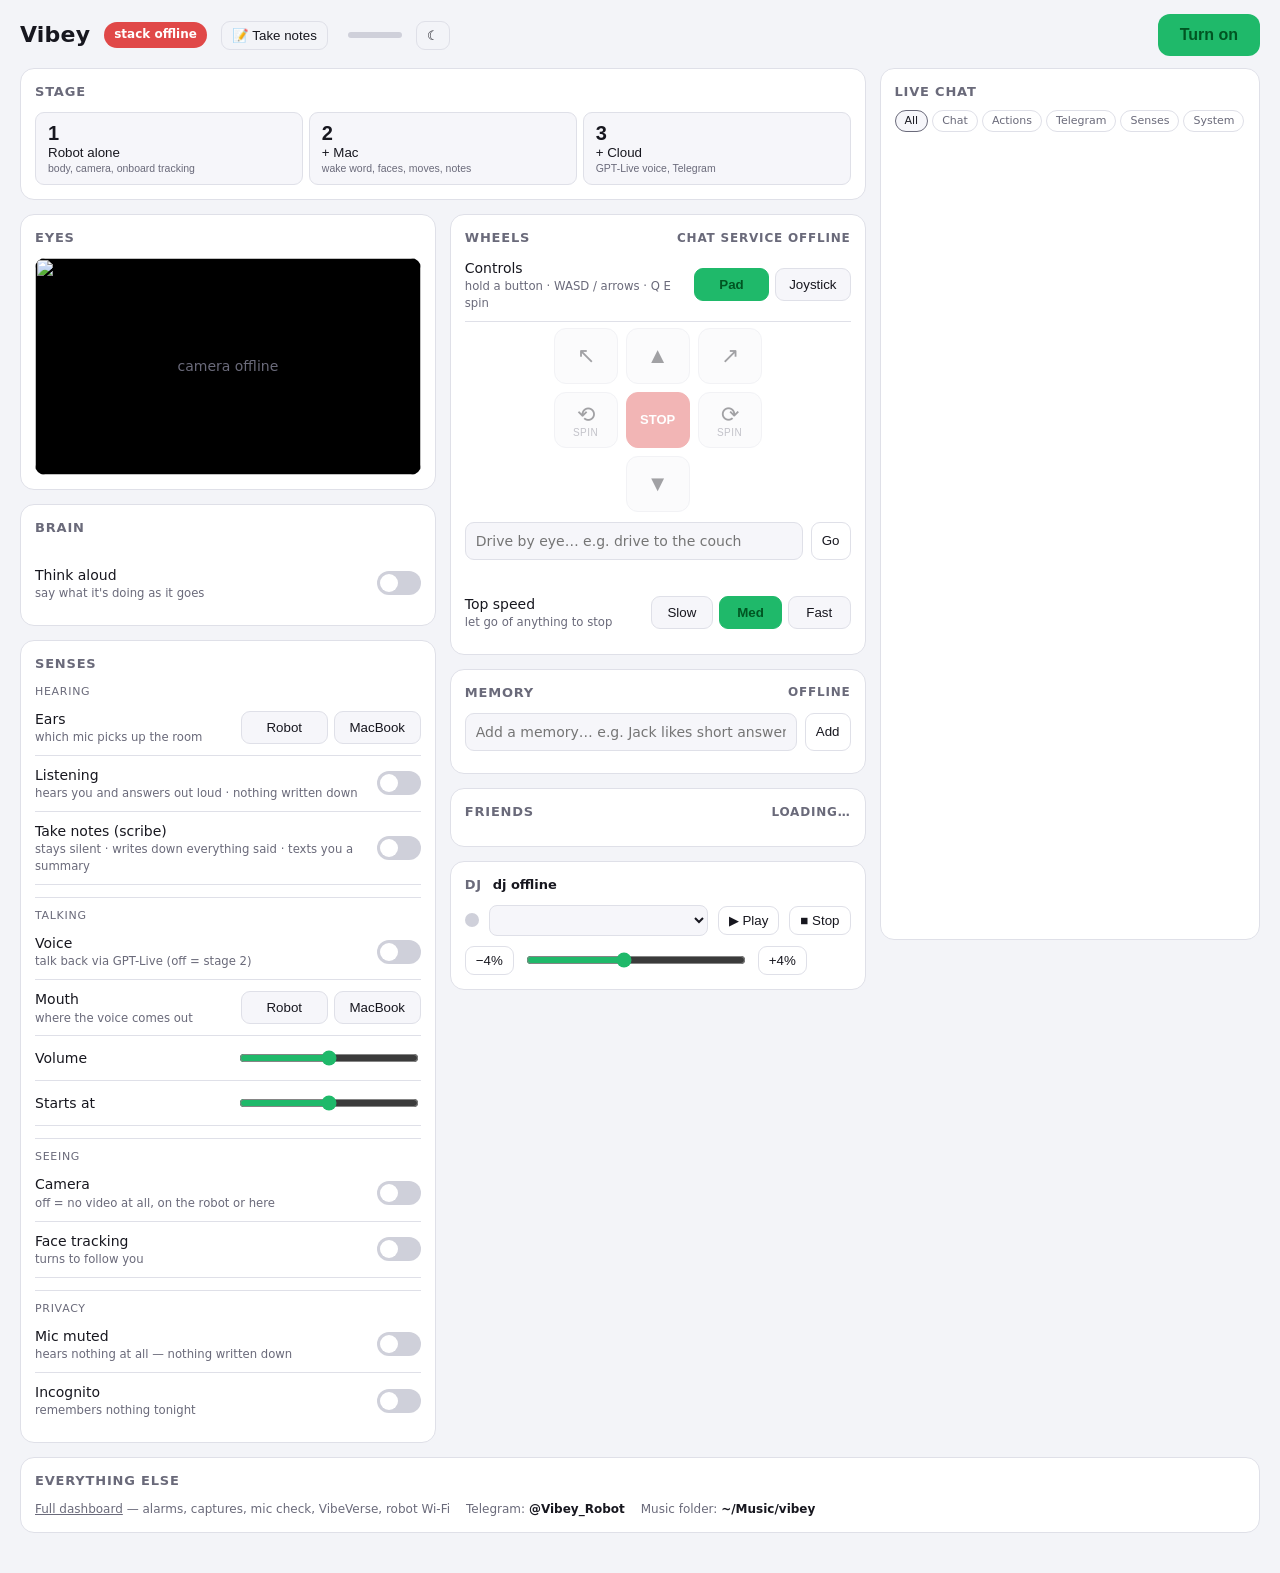
==== services/control.html @ 67528f37 "Move all Python into services/, one-offs into tools/, tests into tests/ The top level was 76 files. " ====
<!doctype html>
<meta charset="utf-8">
<meta name="viewport" content="width=device-width,initial-scale=1">
<title>Vibey</title>
<style>
  /* Light by default, dark by OS setting; the ☀/☾ button pins either. */
  :root { color-scheme:light; --bg:#f3f4f8; --panel:#ffffff; --line:#dfe0e8; --text:#17171f; --dim:#6a6a7a; --on:#1fb96a; --off:#cfd0da; --warn:#c77a12; --bad:#e04848; --field:#f6f6fa; }
  @media (prefers-color-scheme:dark){ :root:not([data-theme="light"]) { color-scheme:dark; --bg:#0b0b0f; --panel:#15151c; --line:#26262f; --text:#ececf1; --dim:#8b8b99; --on:#7ef0a6; --off:#3a3a46; --warn:#ffb454; --bad:#ff6b6b; --field:#0f0f14; } }
  :root[data-theme="dark"] { color-scheme:dark; --bg:#0b0b0f; --panel:#15151c; --line:#26262f; --text:#ececf1; --dim:#8b8b99; --on:#7ef0a6; --off:#3a3a46; --warn:#ffb454; --bad:#ff6b6b; --field:#0f0f14; }
  * { box-sizing:border-box }
  body { margin:0; background:var(--bg); color:var(--text); font:14px/1.45 -apple-system,Inter,system-ui,sans-serif }
  a { color:inherit }
  .wrap { max-width:1100px; margin:0 auto; padding:18px 18px 60px }
  header { display:flex; align-items:center; gap:14px; flex-wrap:wrap; margin-bottom:16px }
  h1 { font-size:22px; margin:0; letter-spacing:.2px }
  .pill { padding:4px 10px; border-radius:999px; background:var(--off); font-size:12px; font-weight:600 }
  .pill.awake { background:var(--on); color:#052 }
  .pill.offline { background:var(--bad); color:#fff }
  .big { margin-left:auto; padding:12px 22px; border-radius:12px; border:0; font-size:16px; font-weight:700; cursor:pointer; color:#052; background:var(--on) }
  .big.off { background:var(--bad); color:#fff }
  #powerprog { margin:0 0 14px; padding:10px 14px; border-radius:12px; border:1px solid var(--line); background:var(--panel); font-size:14px; line-height:1.7 }
  #powerprog[hidden] { display:none }
  #powerprog .st-doing { color:var(--warn) } #powerprog .st-ok { color:var(--on) } #powerprog .st-todo { color:var(--dim) }
  #powerprog .st-fail { color:var(--bad); font-weight:700 } #powerprog .why { margin-top:4px; color:var(--bad); font-weight:600 }
  .grid { display:grid; grid-template-columns:repeat(auto-fit,minmax(320px,1fr)); gap:14px }
  .panel { background:var(--panel); border:1px solid var(--line); border-radius:14px; padding:14px }
  .panel.wide { grid-column:1/-1 }
  h2 { font-size:13px; text-transform:uppercase; letter-spacing:.8px; color:var(--dim); margin:0 0 10px; display:flex; justify-content:space-between; align-items:center }
  .sub { color:var(--dim); font-size:12px }
  .eyes { position:relative; background:#000; border-radius:10px; overflow:hidden; aspect-ratio:16/9 }
  /* contain, not cover: the frame keeps its own shape whatever the box is, and
     the overlay canvas (sized to the same frame in JS) letterboxes with it, so
     the face circles stay on the faces. */
  .eyes img,.eyes video,.eyes canvas { position:absolute; inset:0; width:100%; height:100%; object-fit:contain }
  .eyes video { display:none } .eyes.rtc video { display:block } .eyes.rtc img { display:none }
  .eyes .noc { position:absolute; inset:0; display:grid; place-items:center; color:var(--dim) }
  .row { display:flex; align-items:center; justify-content:space-between; padding:9px 0; border-bottom:1px solid var(--line) }
  .row:last-child { border-bottom:0 }
  .row .l { display:flex; flex-direction:column }
  .row .l small { color:var(--dim) }
  .sw { width:44px; height:24px; border-radius:999px; background:var(--off); position:relative; cursor:pointer; border:0; flex:none; transition:background .15s }
  .sw::after { content:""; position:absolute; top:3px; left:3px; width:18px; height:18px; border-radius:50%; background:#fff; transition:left .15s }
  .sw.on { background:var(--on) } .sw.on::after { left:23px }
  .sw:disabled { opacity:.35; cursor:default }
  select { background:var(--field); color:var(--text); border:1px solid var(--line); border-radius:8px; padding:6px 8px }
  /* Sliders flex with their column instead of holding a fixed pixel width that
     crowds the label once the layout goes three-column. */
  input[type=range] { background:transparent; border:0; padding:0; height:22px; accent-color:var(--on);
    flex:1 1 120px; min-width:90px; max-width:180px; cursor:pointer; vertical-align:middle }
  #djslider { max-width:220px } #djtrack { flex:1 1 160px; min-width:0 }
  .seg { display:flex; gap:6px } .seg button { flex:1; padding:8px; border-radius:9px; border:1px solid var(--line); background:var(--field); color:var(--text); cursor:pointer }
  .seg button.on { background:var(--on); color:#052; border-color:var(--on); font-weight:700 }
  .fname { width:100%; background:transparent; border:1px solid transparent; border-radius:6px; color:inherit; font:inherit; text-align:center; padding:2px 4px }
  .fname:hover, .fname:focus { border-color:var(--line); outline:none; background:rgba(127,127,127,.08) }
  .stagebar { margin-bottom:14px }
  .stages button { display:grid; gap:2px; text-align:left; padding:10px 12px }
  .stages button b { font-size:20px; line-height:1 }
  .stages button small { color:var(--dim); font-weight:400; font-size:11px }
  .stages button.on small { color:inherit; opacity:.75 }
  .faces { display:grid; grid-template-columns:repeat(auto-fill,minmax(84px,1fr)); gap:10px }
  .face { text-align:center; font-size:12px } .face img { width:84px; height:84px; object-fit:cover; border-radius:12px; background:var(--off); display:block; margin:0 auto 4px }
  .face.here img { outline:3px solid var(--on) }
  /* Live chat: the conversation as it happens, newest at the bottom. */
  .log { font-family:ui-monospace,Menlo,monospace; font-size:13px; height:min(60vh,560px); overflow:auto; display:flex; flex-direction:column; gap:8px; padding-right:4px }
  .log .you { color:var(--text) } .log .bot { color:var(--on) }
  .log .who { font-weight:700; opacity:.7 }
  .log .empty { color:var(--dim); margin:auto; font-family:inherit }
  /* Stream of consciousness: compact inline indicators between the bubbles.
     Colour = kind. Tokens are redefined for dark below. */
  :root { --k-senses:#0b8fb0; --k-telegram:#2a74d8; --k-action:#a87a00; --k-thinking:#7a52d1; --k-system:var(--dim) }
  @media (prefers-color-scheme:dark){ :root:not([data-theme="light"]) { --k-senses:#5be3ff; --k-telegram:#6fb0ff; --k-action:#ffd23f; --k-thinking:#b89cff } }
  :root[data-theme="dark"] { --k-senses:#5be3ff; --k-telegram:#6fb0ff; --k-action:#ffd23f; --k-thinking:#b89cff }
  .evf { display:flex; gap:4px; flex-wrap:wrap; margin:-2px 0 8px }
  .evf button { font:inherit; font-size:11px; padding:2px 9px; border-radius:999px; border:1px solid var(--line); background:transparent; color:var(--dim); cursor:pointer }
  .evf button.on { background:var(--field); color:var(--text); border-color:var(--dim) }
  .log .ev { --k:var(--k-system); font-family:-apple-system,Inter,system-ui,sans-serif; font-size:12px; margin:-3px 0; animation:evin .25s ease-out }
  .log .ev.senses{--k:var(--k-senses)} .log .ev.telegram{--k:var(--k-telegram)} .log .ev.action{--k:var(--k-action)} .log .ev.thinking{--k:var(--k-thinking)}
  .log .ev > button { all:unset; box-sizing:border-box; display:flex; align-items:center; gap:7px; width:100%; padding:2px 8px 2px 7px; border-left:2px solid var(--k); border-radius:0 6px 6px 0; cursor:pointer; color:var(--dim) }
  .log .ev > button:hover, .log .ev.open > button { background:rgba(127,127,127,.08) }
  .log .ev .ic { width:16px; text-align:center; flex:none; font-size:11px }
  .log .ev .kd { color:var(--k); font-weight:600; flex:none; min-width:58px }
  .log .ev .lb { flex:1; min-width:0; white-space:nowrap; overflow:hidden; text-overflow:ellipsis }
  .log .ev .tm { flex:none; font-size:10.5px; opacity:.6; font-variant-numeric:tabular-nums }
  .log .ev pre { margin:3px 0 4px 9px; padding:7px 9px; border-left:2px solid var(--k); background:var(--field); border-radius:0 6px 6px 0; font:11.5px/1.45 ui-monospace,Menlo,monospace; color:var(--text); white-space:pre-wrap; word-break:break-word; max-height:260px; overflow:auto }
  .log .bubble.hl { background:rgba(127,127,127,.12); border-radius:6px }
  @keyframes evin { from { opacity:0; transform:translateY(3px) } to { opacity:1; transform:none } }
  .log.f-chat .ev:not(.thinking), .log.f-action > :not(.ev.action), .log.f-telegram > :not(.ev.telegram),
  .log.f-senses > :not(.ev.senses), .log.f-system > :not(.ev.system) { display:none }
  .dot { width:14px; height:14px; border-radius:50%; background:var(--off); display:inline-block; transition:transform .06s,background .06s; vertical-align:middle }
  .kv { display:flex; gap:16px; flex-wrap:wrap; color:var(--dim); font-size:12px } .kv b { color:var(--text) }
  .ghost { background:transparent; border:1px solid var(--line); color:var(--text); border-radius:9px; padding:6px 10px; cursor:pointer }
  .ghost:hover { border-color:var(--dim) }
  .pad { display:grid; grid-template-columns:repeat(3,64px); grid-template-rows:repeat(3,56px); gap:8px; justify-content:center; margin:6px 0 10px; touch-action:none; user-select:none; -webkit-user-select:none }
  .pad button { border-radius:12px; border:1px solid var(--line); background:var(--field); color:var(--text); font-size:22px; cursor:pointer }
  .pad button .pl { display:block; font-size:10px; line-height:1; color:var(--dim); text-transform:uppercase; letter-spacing:.5px }
  .pad button.held .pl { color:inherit }
  .pad button.held { background:var(--on); color:#052; border-color:var(--on) }
  .pad button.stop { background:var(--bad); color:#fff; border-color:var(--bad); font-size:13px; font-weight:700 }
  .pad:has(button:disabled) { opacity:.4 }
  .stickwrap { display:flex; align-items:center; justify-content:center; gap:14px; margin:6px 0 10px }
  .stick { position:relative; width:180px; height:180px; border-radius:50%; background:var(--field); border:1px solid var(--line); touch-action:none; cursor:grab; flex:none }
  .stick::before,.stick::after { content:""; position:absolute; background:var(--line) }
  .stick::before { left:50%; top:12px; bottom:12px; width:1px } .stick::after { top:50%; left:12px; right:12px; height:1px }
  .stick .knob { position:absolute; left:50%; top:50%; width:64px; height:64px; margin:-32px 0 0 -32px; border-radius:50%; background:var(--off); border:2px solid var(--line); z-index:1; pointer-events:none }
  .stick.held { cursor:grabbing } .stick.held .knob { background:var(--on); border-color:var(--on) }
  .stick.dis { opacity:.4; cursor:default }
  .stickwrap .stop { width:64px; height:56px; border-radius:12px; border:0; background:var(--bad); color:#fff; font-weight:700; cursor:pointer }
  [hidden] { display:none !important }
  /* Group headings inside a panel: which sense a row belongs to, so "listening"
     and "take notes" can't read as two names for the same thing. */
  .grp { font-size:11px; text-transform:uppercase; letter-spacing:.7px; color:var(--dim);
         margin:12px 0 0; padding-top:10px; border-top:1px solid var(--line) }
  .grp:first-of-type { margin-top:0; padding-top:0; border-top:0 }
  .grp .warn { color:var(--warn); text-transform:none; letter-spacing:0; font-weight:600 }
  /* Memory: one plain file per memory, edited in place. */
  .mem { display:flex; gap:8px; align-items:flex-start; padding:6px 0; border-bottom:1px solid var(--line) }
  .mem:last-child { border-bottom:0 }
  .mem textarea { flex:1; resize:none; overflow:hidden; background:transparent; border:1px solid transparent; border-radius:8px;
    color:inherit; font:inherit; line-height:1.45; padding:5px 8px; min-height:32px }
  .mem textarea:hover,.mem textarea:focus { border-color:var(--line); outline:none; background:var(--field) }
  .mem .d { color:var(--dim); font-size:11px; white-space:nowrap; padding-top:7px; min-width:112px }
  .mem .x { background:transparent; border:0; color:var(--dim); cursor:pointer; font-size:16px; padding:4px 6px; border-radius:6px; line-height:1 }
  .mem .x:hover { color:var(--bad); background:rgba(127,127,127,.1) }
  .mem.saved textarea { border-color:var(--on) }
  .memadd { display:flex; gap:8px; margin-bottom:8px }
  .memadd input { flex:1; background:var(--field); color:var(--text); border:1px solid var(--line); border-radius:9px; padding:8px 10px; font:inherit }
  .memlist { columns:2 420px; column-gap:22px }
  .memlist .mem { break-inside:avoid }
  /* (legacy layer styles, unused) */
  .layer { padding:10px 0 4px; border-top:1px solid var(--line) }
  .layer:first-child { border-top:0; padding-top:0 }
  .layer h3 { margin:0 0 4px; font-size:13px; display:flex; align-items:center; gap:8px }
  .layer h3 .n { width:20px; height:20px; border-radius:6px; display:grid; place-items:center; background:var(--on); color:#052; font-size:12px }
  .layer h3 .where { margin-left:auto; font-weight:400; color:var(--dim); font-size:11px }
  .layer .row { padding:6px 0; align-items:flex-start; gap:10px }
  .layer .row > b { text-align:right; font-weight:600; white-space:nowrap }
  .mlist { margin:4px 0 2px; padding:0 0 0 16px; color:var(--dim); font-size:12px }
  .mlist li { margin:2px 0 }
  .tag { font-size:10px; font-weight:700; padding:1px 6px; border-radius:999px; border:1px solid var(--warn); color:var(--warn); white-space:nowrap }
  .memnext { color:var(--dim); font-size:12px; padding-top:8px; border-top:1px dashed var(--line) }

  /* Layout. JS (layout() below) puts the panels into independent columns, so
     a tall panel never stretches its neighbour and leaves a gap.
       m1 (<768px)     one column: Stage, Live chat, Eyes, Memory, Brain, Senses, rest
       m2 (768-1279)   Stage + Live chat full width, then two columns
       m3 (>=1280)     Stage on top; Eyes/Memory/DJ · Brain/Senses/Friends · sticky Live chat */
  .grid { display:flex; flex-direction:column; gap:14px }
  .cols { display:grid; gap:14px; align-items:start }
  .col { display:flex; flex-direction:column; gap:14px; min-width:0 }
  .m2 .cols { grid-template-columns:1fr 1fr }
  .m3 .cols { grid-template-columns:minmax(0,2fr) minmax(360px,.9fr) }
  .m3 .cols.pack, .m2 .cols.pack { grid-template-columns:minmax(0,1fr) minmax(0,1fr) }
  #p-friends h2 { cursor:pointer; user-select:none }
  #p-friends.shut #faces { display:none }
  .face.more { display:grid; place-items:center; width:84px; height:84px; margin:0 auto; border-radius:12px; border:1px dashed var(--line); background:var(--field); color:var(--dim); cursor:pointer; font:inherit; font-size:12px }
  .face.more:hover { color:var(--text); border-color:var(--dim) }
  .log .meta { color:var(--dim); font-style:italic; opacity:.75 }
  .colgrip { display:none }
  @media (min-width:1280px){
    .wrap { max-width:none; padding:14px 20px 40px }
    header { margin-bottom:12px }
    .stagebar { margin-bottom:0 }
    /* Live chat rides along as you scroll: a full-height column of its own. */
    .m3 .col.chat { align-self:stretch }
    .m3 #p-log { position:sticky; top:14px; height:calc(100vh - 28px); min-height:420px; display:flex; flex-direction:column }
    .m3 #p-log .log { flex:1 1 0; height:auto; min-height:0 }
    #p-eyes { position:relative }
    .m3 .colgrip { display:block; position:absolute; top:0; bottom:0; right:-10px; width:8px; cursor:col-resize; border-radius:4px; z-index:2 }
    .colgrip:hover,.colgrip.drag { background:var(--line) }
    .stages button small { font-size:10.5px }
  }
  .memlist { columns:1 }
  .panel { min-width:0 }
  @media (min-width:1700px){ .m3 .memlist { columns:2 300px } }
  .costchip { cursor:pointer; display:inline-flex; align-items:center; gap:6px; position:relative }
  .costchip .bar { width:54px; height:6px; border-radius:3px; background:var(--off); overflow:hidden; display:inline-block }
  .costchip .bar i { display:block; height:100%; background:var(--on) }
  .costchip.warn .bar i { background:var(--warn) } .costchip.over .bar i { background:var(--bad) }
  .costchip.over { color:var(--bad) }
  #costpanel { display:none; position:absolute; top:22px; right:0; z-index:20; min-width:260px; max-width:min(320px,90vw);
    background:var(--panel); border:1px solid var(--line); border-radius:10px; padding:10px 12px; color:var(--text);
    box-shadow:0 6px 24px rgba(0,0,0,.18); font-size:12px; line-height:1.5; cursor:default }
  .costchip.open #costpanel { display:block }
  #costpanel .row { display:flex; justify-content:space-between; gap:12px }
  #costpanel .h { color:var(--dim); margin-top:6px }
</style>

<div class=wrap>
<header>
  <h1>Vibey</h1>
  <span class=pill id=status>connecting…</span>
  <button class=ghost id=scribe title="Keep notes of the room and text them to Telegram">📝 Take notes</button>
  <span class="sub costchip" id=costchip title="OpenAI spend — click for the breakdown"><span id=cost></span><span class=bar><i id=costbar style="width:0"></i></span><div id=costpanel></div></span>
  <button class=ghost id=theme title="Light / dark" aria-label="Toggle light or dark mode">☾</button>
  <button class=big id=power>Turn on</button>
</header>
<div id=powerprog hidden></div>

<div class=grid id=grid>

  <div class="panel stagebar wide" id=p-stage>
    <h2><span>Stage</span><span class=sub id=stagesub></span></h2>
    <div class="seg stages" id=stages>
      <button data-stage=1><b>1</b> Robot alone<small>body, camera, onboard tracking</small></button>
      <button data-stage=2><b>2</b> + Mac<small>wake word, faces, moves, notes</small></button>
      <button data-stage=3><b>3</b> + Cloud<small>GPT-Live voice, Telegram</small></button>
    </div>
  </div>

  <div class="panel wide" id=p-log>
    <h2><span>Live chat</span><span class=sub id=logsub></span></h2>
    <div class=evf id=evf role=group aria-label="Show in live chat"><button data-f=all>All</button><button data-f=chat>Chat</button><button data-f=action>Actions</button><button data-f=telegram>Telegram</button><button data-f=senses>Senses</button><button data-f=system>System</button></div>
    <div class=log id=log></div>
  </div>

  <div class="panel wide" id=p-eyes>
    <h2><span>Eyes</span><span class=sub id=eyesub></span></h2>
    <div class=eyes id=eyesbox>
      <img id=cam alt="">
      <video id=camv muted autoplay playsinline disablepictureinpicture></video>
      <canvas id=fov width=960 height=540></canvas>
      <div class=noc id=noc>camera offline</div>
    </div>
  </div>

  <div class=panel id=p-wheels>
    <h2><span>Wheels</span><span class=sub id=wheelsub>checking…</span></h2>
    <div class=row style="padding-top:0"><div class=l>Controls<small id=padhint>hold a button · WASD / arrows · Q E spin</small></div><div class=seg id=wmode style="width:160px"><button data-m=pad>Pad</button><button data-m=stick>Joystick</button></div></div>
    <div class=stickwrap id=stickwrap hidden>
      <div class=stick id=stick><div class=knob id=knob></div></div>
      <button class=stop id=stickstop title="Stop (space)">STOP</button>
    </div>
    <div class=pad id=pad>
      <button data-a=left title="Arc left (A + W)">↖</button>
      <button data-a=forward title="Forward (W or ↑)">▲</button>
      <button data-a=right title="Arc right (D + W)">↗</button>
      <button data-a=spin_left title="Spin in place left (Q, or A / ←)">⟲<small class=pl>spin</small></button>
      <button class=stop id=padstop title="Stop (space)">STOP</button>
      <button data-a=spin_right title="Spin in place right (E, or D / →)">⟳<small class=pl>spin</small></button>
      <span></span>
      <button data-a=back title="Back (S or ↓)">▼</button>
      <span></span>
    </div>
    <form class=memadd id=pilotf style="margin-top:6px"><input id=pilotgoal placeholder="Drive by eye… e.g. drive to the couch" aria-label="Where should Vibey drive"><button class=ghost id=pilotgo>Go</button></form>
    <div class=sub id=pilotsub style="min-height:1.2em;margin:4px 0 2px"></div>
    <div class=row><div class=l>Top speed<small>let go of anything to stop</small></div><div class=seg id=wspeed style="width:200px"><button data-s=slow>Slow</button><button data-s=medium>Med</button><button data-s=fast>Fast</button></div></div>
  </div>

  <div class=panel id=p-brain>
    <h2>Brain</h2>
    <div class=seg id=brain></div>
    <div class=sub id=brainsub style="margin-top:8px"></div>
    <div class=row style="margin-top:8px"><div class=l>Think aloud<small>say what it's doing as it goes</small></div><button class=sw data-dial=think_aloud></button></div>
  </div>

  <div class=panel id=p-senses>
    <h2>Senses</h2>
    <div class=grp>Hearing <span class=warn id=scribesub></span></div>
    <div class=row><div class=l>Ears<small>which mic picks up the room</small></div><div class=seg id=mic style="width:180px"><button data-mic=robot>Robot</button><button data-mic=laptop>MacBook</button></div></div>
    <div class=row><div class=l>Listening<small>hears you and answers out loud · nothing written down</small></div><button class=sw data-dial=listening></button></div>
    <div class=row><div class=l>Take notes (scribe)<small>stays silent · writes down everything said · texts you a summary</small></div><button class=sw id=scribe2 aria-label="Take notes"></button></div>

    <div class=grp>Talking</div>
    <div class=row><div class=l>Voice<small>talk back via GPT-Live (off = stage 2)</small></div><button class=sw data-dial=voice></button></div>
    <div class=row><div class=l>Mouth<small>where the voice comes out</small></div><div class=seg id=spk style="width:180px"><button data-spk=robot>Robot</button><button data-spk=laptop>MacBook</button></div></div>
    <div class=row><div class=l>Volume <small id=volv></small></div><input type=range id=vol min=0 max=100 step=5></div>
    <div class=row><div class=l>Starts at<small id=svolv></small></div><input type=range id=svol min=0 max=100 step=5></div>

    <div class=grp>Seeing</div>
    <div class=row><div class=l>Camera<small>off = no video at all, on the robot or here</small></div><button class=sw data-dial=camera></button></div>
    <div class=row><div class=l>Face tracking<small>turns to follow you</small></div><button class=sw data-dial=face_tracking></button></div>

    <div class=grp>Privacy</div>
    <div class=row><div class=l>Mic muted<small>hears nothing at all — nothing written down</small></div><button class=sw data-dial=muted></button></div>
    <div class=row><div class=l>Incognito<small>remembers nothing tonight</small></div><button class=sw data-dial=incognito></button></div>
  </div>

  <div class="panel wide" id=p-dj>
    <h2><span>DJ &nbsp;<span id=djtitle style="text-transform:none;letter-spacing:0;color:var(--text)">nothing loaded</span></span><span class=sub id=djbpm></span></h2>
    <div style="display:flex;gap:10px;align-items:center;flex-wrap:wrap">
      <span class=dot id=djdot></span>
      <select id=djtrack></select>
      <button class=ghost id=djplay>▶ Play</button>
      <button class=ghost id=djstop>■ Stop</button>
      <button class=ghost id=djdown>−4%</button>
      <input type=range id=djslider min=80 max=125 value=100>
      <button class=ghost id=djup>+4%</button>
      <span class=sub id=djpos></span>
    </div>
  </div>

  <div class=panel id=p-friends>
    <h2><span>Friends</span><span class=sub id=friendsub>loading…</span></h2>
    <div class=faces id=faces></div>
  </div>

  <div class="panel wide" id=p-memory>
    <h2><span>Memory</span><span class=sub id=memsub>loading…</span></h2>
    <form class=memadd id=memadd><input id=memnew placeholder="Add a memory… e.g. Jack likes short answers while coding" aria-label="New memory"><button class=ghost>Add</button></form>
    <div class=memlist id=memory></div>
  </div>

  <div class="panel wide" id=p-else>
    <h2>Everything else</h2>
    <div class=kv>
      <span><a href="/full">Full dashboard</a> — alarms, captures, mic check, VibeVerse, robot Wi-Fi</span>
      <span>Telegram: <b>@Vibey_Robot</b></span>
      <span>Music folder: <b>~/Music/vibey</b></span>
    </div>
  </div>
</div>
</div>

<script>
const $=id=>document.getElementById(id);
const CAM=location.protocol+'//'+location.hostname+':8771', DJ=location.protocol+'//'+location.hostname+':8778';
const j=(u,b)=>fetch(u,b?{method:'POST',headers:{'Content-Type':'application/json'},body:JSON.stringify(b)}:{}).then(r=>r.json()).catch(()=>null);

// ---- status + power -------------------------------------------------------
let chat=null, dials=null, brainInfo=null;
// What the user just asked for, shown immediately and held until the server
// agrees (or 40s pass). Every control here starts something that takes
// seconds — motors, sockets — and a click that changes nothing on screen
// for five seconds reads as a click that did nothing.
const want={power:null, brain:null, dials:{}, at:0};
const stale=()=>Date.now()-want.at>40000;
// One poll at a time. Three fetches can take longer than the 1.5s interval, and
// overlapping polls landed out of order, repainting a newer state with an older one.
let polling=false;
async function poll(){ if(polling) return; polling=true; try{ await pollOnce(); } finally{ polling=false; } }
async function pollOnce(){
  chat=await j('/chatstate'); dials=await j('/dials'); brainInfo=await j('/brain');
  if(chat&&want.power!==null){ const awakeNow=!chat.asleep&&!chat.off; if(awakeNow===want.power||stale()) want.power=null; }
  // A power-on that stopped is finished: stop saying "waking up…" and show why.
  const pp=chat&&chat.power_progress;
  if(pp&&pp.error&&!chat.turning&&want.power===true&&pp.at*1000>=want.at-2000) want.power=null;
  paintProgress(pp);
  if(brainInfo&&want.brain&&(brainInfo.brain===want.brain||stale())) want.brain=null;
  if(dials) for(const k of Object.keys(want.dials)){ if(dials[k]===want.dials[k]||stale()) delete want.dials[k]; }
  const st=$('status'), p=$('power');
  if(!chat){ st.textContent='stack offline'; st.className='pill offline'; p.disabled=true; return; }
  p.disabled=false;
  const awake=!chat.asleep && !chat.off, busy=want.power!==null||!!chat.turning;
  // One plain answer to "what is it doing right now".
  const sc=chat.scribe||{}, brainName=(brainInfo&&brainInfo.brains&&brainInfo.brains[brainInfo.brain]&&brainInfo.brains[brainInfo.brain].label)||(chat.voice_brain==='live'?'GPT-Live':'Realtime');
  if(!busy&&!chat.off&&!sc.on&&(chat.stage||3)<3){ st.textContent=chat.stage===1?'stage 1 · robot alone':'stage 2 · Mac, no cloud'; st.className='pill awake'; } else
  st.textContent=busy?((want.power??(chat.turning==='on'))?'waking up…':'going to sleep…'):chat.off?'off':sc.on?`📝 taking notes · ${sc.minutes||0} min · not talking`:awake?(chat.speaking?`talking · ${brainName}`:`voice on · ${brainName} · listening`):'asleep · say "hey vibey"';
  st.className='pill'+((awake||sc.on)&&!busy?' awake':'');
  const stg=want.stage??chat.stage??3;
  document.querySelectorAll('#stages button').forEach(b=>{ b.classList.toggle('on',+b.dataset.stage===stg); b.disabled=chat.off||busy; });
  $('stagesub').textContent=want.stage?'switching…':chat.off?'switched off':({1:'only the Raspberry Pi is doing anything',2:'the Mac is thinking, nothing leaves the house',3:'everything on'})[stg];
  if(want.stage&&chat.stage===want.stage) want.stage=null;
  const sb=$('scribe'); sb.textContent=sc.on?'■ Stop notes':'📝 Take notes'; sb.disabled=busy||chat.off;
  const sb2=$('scribe2'); sb2.classList.toggle('on',!!sc.on); sb2.disabled=busy||chat.off;
  // Say out loud in the Hearing group when the room is being written down.
  $('scribesub').textContent=sc.on?`● writing this down · ${sc.minutes||0} min`:(dials&&dials.muted?'mic muted':'');
  p.disabled=busy||pressing; p.textContent=(busy||pressing)?'…':awake?'Turn off':'Turn on'; p.className='big'+(awake?' off':'');
  if(dials){ const sp=want.dials.speaker_source??dials.speaker_source; document.querySelectorAll('#spk button').forEach(b=>b.classList.toggle('on',b.dataset.spk===sp)); }
  if(dials){ const m=want.dials.mic_source??dials.mic_source; document.querySelectorAll('#mic button').forEach(b=>b.classList.toggle('on',b.dataset.mic===m)); }
  if(dials){ document.querySelectorAll('.sw[data-dial]').forEach(b=>{ const k=b.dataset.dial; const v=(k in want.dials)?want.dials[k]:!!dials[k]; b.classList.toggle('on',v); b.disabled=!awake&&(k==='listening'||k==='face_tracking'); });
    if(document.activeElement!==$('vol')){ if(dials.volume!=null){ const v=volToSlider(dials.volume); $('vol').value=v; $('volv').textContent=v+'%'; $('vol').disabled=false; } else { $('volv').textContent='–'; $('vol').disabled=true; } }
    if(document.activeElement!==$('svol')){ if(dials.start_volume!=null){ const v=volToSlider(dials.start_volume); $('svol').value=v; $('svolv').textContent=v+'% on every wake'; $('svol').disabled=false; } else { $('svolv').textContent='–'; $('svol').disabled=true; } } }
  if(brainInfo) renderBrain();
  renderLog();
  const c=await j('/cost'); if(c) renderCost(c);
}
const COST_LABELS={live_voice:'live voice',live_backend:'live brain (gpt-5.5)',realtime_voice:'realtime voice',text_brain:'texts',guest_brain:'guests',vision:'vision',other:'other'};
function renderCost(c){
  const b=c.budget||{}, f=Math.min(1,b.fraction||0), lvl=b.level||'ok';
  const chip=$('costchip'); chip.classList.toggle('warn',lvl==='warn'); chip.classList.toggle('over',lvl==='over');
  $('cost').textContent=lvl==='over'?`out of budget · $${(c.today||0).toFixed(2)}`:`$${(c.today||0).toFixed(2)} today`;
  $('costbar').style.width=(f*100).toFixed(0)+'%';
  const m=v=>'$'+(v||0).toFixed(2), esc=t=>String(t).replace(/[&<>]/g,x=>({'&':'&amp;','<':'&lt;','>':'&gt;'}[x]));
  const src=Object.entries(c.by_source_today||{}).sort((a,b)=>b[1]-a[1]).filter(e=>e[1]>=0.005);
  let h=`<div class=h>Vibey's own estimate</div>`;
  h+=src.length?src.map(([k,v])=>`<div class=row><span>${esc(COST_LABELS[k]||k)}</span><span>${m(v)}</span></div>`).join(''):`<div class=row><span>nothing today</span><span></span></div>`;
  if(c.unpriced_today) h+=`<div class=row><span>calls with unknown price</span><span>${c.unpriced_today}</span></div>`;
  h+=`<div class=h>Totals</div><div class=row><span>today</span><span>${m(c.today)} / ${m(b.daily_cap)}</span></div>`;
  h+=`<div class=row><span>7 days</span><span>${m(c.week)}</span></div><div class=row><span>this month</span><span>${m(c.month)} / ${m(b.monthly_cap)}</span></div>`;
  if(c.blocked) h+=`<div class=h style="color:var(--bad)">${esc(c.blocked_why||'out of budget')} · Telegram /budget raise</div>`;
  else if(b.guard_off) h+=`<div class=h>budget guard off today</div>`;
  const bl=c.billed||{};
  h+=`<div class=h>OpenAI billed (all apps on the account)</div>`;
  h+=bl.available?(bl.fetched_at?`<div class=row><span>today</span><span>${m(bl.today)}</span></div><div class=row><span>this month</span><span>${m(bl.month)}</span></div>`+(bl.error?`<div class=sub>${esc(bl.error)}</div>`:''):'<div class=sub>fetching…</div>')
    :`<div class=sub>${esc(bl.hint||'')}</div>`;
  h+=`<div class=sub style="margin-top:6px">sleeps after ${(c.idle_sleep_minutes||10).toFixed(0)} min quiet or ${(c.voice_session_max_minutes||20).toFixed(0)} min awake · prices checked ${esc(c.prices_checked||'')}</div>`;
  $('costpanel').innerHTML=h;
}
$('costchip').addEventListener('click',e=>{ if(!e.target.closest('#costpanel')) $('costchip').classList.toggle('open'); });
(function(){ const r=document.documentElement, b=$('theme');
  const dark=()=>r.dataset.theme?r.dataset.theme==='dark':matchMedia('(prefers-color-scheme: dark)').matches;
  try{ const t=localStorage.getItem('vibey-theme'); if(t) r.dataset.theme=t; }catch(_){}
  const paint=()=>{ b.textContent=dark()?'☀':'☾'; }; paint();
  b.onclick=()=>{ r.dataset.theme=dark()?'light':'dark'; try{localStorage.setItem('vibey-theme',r.dataset.theme);}catch(_){} paint(); };
})();
document.querySelectorAll('#stages button').forEach(b=>b.onclick=async()=>{ const n=+b.dataset.stage; want.stage=n; want.at=Date.now(); poll(); const r=await j('/stage',{stage:n}); if(!r||r.error){ want.stage=null; if(r&&r.error) alert(r.error); } poll(); });
document.querySelectorAll('#spk button').forEach(b=>b.onclick=async()=>{ want.dials.speaker_source=b.dataset.spk; want.at=Date.now(); poll(); const r=await j('/dials',{speaker_source:b.dataset.spk}); if(!r||r.error) delete want.dials.speaker_source; poll(); });
document.querySelectorAll('#mic button').forEach(b=>b.onclick=async()=>{ want.dials.mic_source=b.dataset.mic; want.at=Date.now(); poll(); const r=await j('/dials',{mic_source:b.dataset.mic}); if(!r||r.error) delete want.dials.mic_source; poll(); });
$('scribe2').onclick=()=>$('scribe').onclick();
$('scribe').onclick=async()=>{ const on=!(chat&&chat.scribe&&chat.scribe.on); $('scribe').disabled=true; const r=await j('/scribe',{on}); if(r&&r.error) alert(r.error); poll(); };
// Steps of the last power-on, from the chat service: live while running, the
// reason kept up for two minutes when a step failed.
const STEP_ICON={todo:'○',doing:'…',ok:'✓',fail:'✕'};
function paintProgress(pp){
  const box=$('powerprog'); const age=pp?Date.now()/1000-pp.at:1e9;
  if(!pp||(pp.done&&!pp.error&&age>8)||(pp.error&&age>120)){ box.hidden=true; return; }
  const esc=t=>String(t).replace(/[&<>]/g,x=>({'&':'&amp;','<':'&lt;','>':'&gt;'}[x]));
  box.hidden=false;
  box.innerHTML='<b>'+(pp.error?'Turning on stopped':pp.done?'Vibey is on':'Turning on…')+'</b><br>'
    +pp.steps.map(s=>`<span class=st-${s.state}>${STEP_ICON[s.state]||'○'} ${esc(s.label)}</span>`).join(' &nbsp; ')
    +(pp.error?`<div class=why>${esc(pp.error)}</div>`:'');
}
// Power: disabled the moment it is pressed, and the target comes from a FRESH
// read of the chat service, not the last poll. Toggling a stale copy is what
// turned one press into ON, then OFF a few seconds later, then ON again.
let pressing=false;
$('power').onclick=async()=>{ const p=$('power'); if(p.disabled||pressing) return; pressing=true; p.disabled=true; p.textContent='…'; try{
  const cur=await j('/chatstate'); if(!cur||cur.mode==='offline') return;
  chat=cur; want.at=Date.now();
  if(cur.turning){ want.power=cur.turning==='on'; return; }
  const on=!(!cur.asleep&&!cur.off); want.power=on;
  const r=await j('/turn',{on});
  if(!r||r.error){ want.power=null; if(r&&r.error) alert(r.error); } else if(r.ignored&&!r.turning) want.power=null;
  } finally{ pressing=false; } poll(); };
document.querySelectorAll('.sw[data-dial]').forEach(b=>b.onclick=async()=>{ const k=b.dataset.dial; const v=!((k in want.dials)?want.dials[k]:(dials&&dials[k])); want.dials[k]=v; want.at=Date.now(); b.classList.toggle('on',v); const r=await j('/dials',{[k]:v}); if(!r||r.error){ delete want.dials[k]; } poll(); });
// The robot's bottom half is near-silent (its volume curve is not even), so the
// slider spans only the audible 50-100. Slider 0 still means off.
const sliderToVol=s=>s<=0?0:Math.round(50+s/2), volToSlider=v=>v<=0?0:Math.max(5,Math.round((v-50)*2/5)*5);
$('vol').oninput=e=>$('volv').textContent=e.target.value+'%';
$('vol').onchange=async e=>{ await j('/dials',{volume:sliderToVol(+e.target.value)}); poll(); };
// "Starts at" changes the next wake, not this moment — no whistle, nothing
// audible happens when you move it. That is why it is a second slider and not
// a mode on the first one.
$('svol').oninput=e=>$('svolv').textContent=e.target.value+'% on every wake';
$('svol').onchange=async e=>{ await j('/dials',{start_volume:sliderToVol(+e.target.value)}); poll(); };

// ---- brain ----------------------------------------------------------------
function renderBrain(){
  const seg=$('brain'); const opts=brainInfo.options||{};
  const shown=want.brain||brainInfo.brain;
  seg.innerHTML=Object.entries(opts).map(([k,v])=>`<button data-b="${k}" class="${k===shown?'on':''}">${v.label}${want.brain===k?' …':''}</button>`).join('');
  seg.querySelectorAll('button').forEach(b=>b.onclick=async()=>{ want.brain=b.dataset.b; want.at=Date.now(); renderBrain(); const r=await j('/brain',{brain:b.dataset.b}); if(!r||r.error){ want.brain=null; alert((r&&r.error)||'brain switch failed'); } poll(); });
  const cur=opts[shown]; const awake=chat&&!chat.asleep&&!chat.off;
  $('brainsub').textContent=(cur?cur.blurb:'')+(want.brain?(awake?' · restarting the conversation on it…':' · saved, used on next wake'):'');
}

// ---- layout ---------------------------------------------------------------
// Narrow: one column in reading order. Medium/wide: Stage on top, then the
// panels below are packed into two EQUAL-width columns, each going into
// whichever column is shortest right now (masonry). Equal widths mean moving a
// panel never changes its height, so packing settles instead of flapping.
// Wide adds Live chat as its own sticky right column. Re-packed on resize and
// whenever a panel's height changes (ResizeObserver).
const ORDER=['p-stage','p-log','p-eyes','p-wheels','p-memory','p-brain','p-senses','p-dj','p-friends','p-else'];
const PACK=['p-eyes','p-wheels','p-brain','p-senses','p-memory','p-friends','p-dj'];
let layoutMode=0, packKey='', packRaf=0;
const PNL=Object.fromEntries(ORDER.map(id=>[id,document.getElementById(id)])), $p=id=>PNL[id]; // cached: detached panels aren't findable by id
const div=(cls,...kids)=>{ const d=document.createElement('div'); d.className=cls; kids.forEach(k=>d.appendChild(k)); return d; };
function layout(){ const w=innerWidth, m=w>=1280?3:w>=768?2:1;
  if(m!==layoutMode){ layoutMode=m; packKey='';
    const g=$('grid'), L=$('log'), atEnd=L.scrollTop+L.clientHeight>=L.scrollHeight-40;
    if(m===1) g.replaceChildren(...ORDER.map($p));
    else { const pack=div('cols pack',div('col'),div('col'));
      g.replaceChildren(...(m===2 ? [$p('p-stage'),$p('p-log'),pack,$p('p-else')]
        : [div('cols',div('col main',$p('p-stage'),pack),div('col chat',$p('p-log'))),$p('p-else')])); }
    g.className='grid m'+m; if(atEnd) L.scrollTop=L.scrollHeight; }
  pack(); }
function pack(){ if(layoutMode===1) return; const cs=document.querySelectorAll('.pack > .col'); if(cs.length<2) return;
  const a=document.activeElement; if(a&&/^(INPUT|TEXTAREA|SELECT)$/.test(a.tagName)&&a.closest('.pack')) return; // never move a panel mid-edit
  const h=[0,0], gap=14, to=PACK.map(id=>{ const i=h[1]<h[0]?1:0; h[i]+=$p(id).offsetHeight+gap; return i; });
  const key=to.join(''); if(key===packKey) return; packKey=key;
  PACK.forEach((id,k)=>cs[to[k]].appendChild($p(id))); }
const repack=()=>{ cancelAnimationFrame(packRaf); packRaf=requestAnimationFrame(layout); };
layout(); addEventListener('resize',repack); document.addEventListener('focusout',()=>setTimeout(repack,50));
if(window.ResizeObserver){ const ro=new ResizeObserver(repack); PACK.forEach(id=>ro.observe($p(id))); }

// ---- wheels ---------------------------------------------------------------
// Hold to drive. While a pad button or key is down this re-sends the move
// every 250ms; the chat service keeps the rover going only ~0.6s per call, so
// letting go, switching windows or a dropped request all end in a stop.
(()=>{ let speed='medium', act=null, timer=null;
  try{ speed=localStorage.getItem('vibey.wspeed')||speed; }catch(_){}
  const paintSpeed=()=>document.querySelectorAll('#wspeed button').forEach(b=>b.classList.toggle('on',b.dataset.s===speed));
  paintSpeed();
  $('wspeed').onclick=e=>{ const b=e.target.closest('button'); if(!b) return; speed=b.dataset.s; paintSpeed();
    try{ localStorage.setItem('vibey.wspeed',speed); }catch(_){} };
  const paint=()=>document.querySelectorAll('#pad button[data-a]').forEach(b=>b.classList.toggle('held',b.dataset.a===act));
  const send=()=>{ if(act) j('/rover',{action:act,speed}).then(r=>{ if(r&&!r.ok&&r.result) $('wheelsub').textContent=r.result; }); };
  const go=a=>{ if(act===a) return; act=a; paint(); send(); clearInterval(timer); timer=setInterval(send,250); };
  const letGo=()=>{ if(!act) return; act=null; paint(); clearInterval(timer); j('/rover/release',{}); };
  const halt=()=>{ act=null; paint(); clearInterval(timer); j('/rover/stop',{}); };
  const pad=$('pad');
  pad.addEventListener('pointerdown',e=>{ const b=e.target.closest('button'); if(!b||b.disabled) return; e.preventDefault();
    if(b.id==='padstop') return halt(); try{ b.setPointerCapture(e.pointerId); }catch(_){} go(b.dataset.a); });
  ['pointerup','pointercancel','lostpointercapture'].forEach(t=>pad.addEventListener(t,letGo));
  addEventListener('blur',letGo); document.addEventListener('visibilitychange',()=>{ if(document.hidden) letGo(); });
  // Keyboard: WASD or arrows; W+A / W+D arc; space stops. Ignored while typing.
  const keys=new Set(), K={w:'f',arrowup:'f',s:'b',arrowdown:'b',a:'l',arrowleft:'l',d:'r',arrowright:'r',q:'ql',e:'qr'};
  const fromKeys=()=>{ const f=keys.has('f'), b=keys.has('b'), l=keys.has('l'), r=keys.has('r');
    if(keys.has('ql')) return 'spin_left'; if(keys.has('qr')) return 'spin_right';
    if(f&&l) return 'left'; if(f&&r) return 'right'; if(f) return 'forward'; if(b) return 'back';
    if(l) return 'spin_left'; if(r) return 'spin_right'; return null; };
  const typing=()=>{ const a=document.activeElement; return a&&(/^(INPUT|TEXTAREA|SELECT)$/.test(a.tagName)||a.isContentEditable); };
  addEventListener('keydown',e=>{ if(typing()||e.metaKey||e.ctrlKey||e.altKey||$('pad').querySelector(':disabled')) return;
    const k=e.key.toLowerCase();
    if(k===' '&&(act||vec)){ e.preventDefault(); keys.clear(); if(vec){ vec=null; clearInterval(vtimer); vtimer=null; } return halt(); }
    if(!K[k]) return; e.preventDefault(); keys.add(K[k]); const a=fromKeys(); if(a) go(a); });
  addEventListener('keyup',e=>{ const k=K[e.key.toLowerCase()]; if(!k) return; keys.delete(k);
    const a=fromKeys(); if(a) go(a); else letGo(); });
  $('pilotf').onsubmit=async e=>{ e.preventDefault(); const g=$('pilotgoal').value.trim(); if(!g) return;
    $('pilotsub').textContent='looking…'; const r=await j('/rover/pilot',{goal:g});
    $('pilotsub').textContent=r&&r.result==='driving'?'driving to '+g+' · STOP or any key takes over':(r&&r.result)||'chat service offline';
    pilotPoll(); };
  let pilotT=null;
  async function pilotPoll(){ clearTimeout(pilotT); const r=await j('/rover'); const pl=r&&r.pilot; if(!pl) return;
    if(pl.running){ $('pilotsub').textContent=`step ${pl.step}: ${pl.last||'looking…'}`; pilotT=setTimeout(pilotPoll,700); }
    else if(pl.goal){ $('pilotsub').textContent='done: '+(pl.last||pl.goal); } }
  async function wheels(){ const r=await j('/rover'); const off=!r||!r.connected;
    pad.querySelectorAll('button').forEach(b=>b.disabled=off&&b.id!=='padstop'); stick.classList.toggle('dis',off);
    $('wheelsub').textContent=!r?'chat service offline':!r.connected?'no rover set (ROVER_URL)':r.online===false?'rover not answering':
      (r.riding?'riding · ':'')+(r.volts?r.volts+' V':'connected'); }
  // Joystick: drag anywhere in the circle. Up is forward, sideways steers,
  // and the two blend like a game: each wheel = forward ± turn.
  let mode='pad'; try{ mode=localStorage.getItem('vibey.wmode')||mode; }catch(_){}
  const paintMode=()=>{ document.querySelectorAll('#wmode button').forEach(b=>b.classList.toggle('on',b.dataset.m===mode));
    $('pad').hidden=mode!=='pad'; $('stickwrap').hidden=mode!=='stick';
    $('padhint').textContent=mode==='pad'?'hold a button · WASD / arrows · Q E spin':'push sideways to spin · or plug in a game controller'; };
  paintMode();
  $('wmode').onclick=e=>{ const b=e.target.closest('button'); if(!b) return; letGo(); mode=b.dataset.m; paintMode();
    try{ localStorage.setItem('vibey.wmode',mode); }catch(_){} repack(); };
  let vec=null, vtimer=null;
  const mix=(x,y)=>{ const m=Math.hypot(x,y); if(m<0.12) return null;              // dead zone
    let l=y+x, r=y-x; const k=Math.max(1,Math.abs(l),Math.abs(r)); return [l/k,r/k]; };
  const sendVec=()=>{ if(vec) j('/rover',{left:+vec[0].toFixed(2),right:+vec[1].toFixed(2),speed}); };
  const steer=(x,y)=>{ const v=mix(x,y);
    if(!v){ if(vec){ vec=null; clearInterval(vtimer); vtimer=null; j('/rover/release',{}); } return; }
    const fresh=!vec; vec=v; if(fresh){ sendVec(); vtimer=setInterval(sendVec,150); } };
  const stick=$('stick'), knob=$('knob'); let sp=null;
  const place=(dx,dy)=>{ knob.style.transform=`translate(${dx}px,${dy}px)`; };
  const fromPtr=e=>{ const r=stick.getBoundingClientRect(), R=r.width/2-32;
    let dx=e.clientX-r.left-r.width/2, dy=e.clientY-r.top-r.height/2; const m=Math.hypot(dx,dy);
    if(m>R){ dx*=R/m; dy*=R/m; } place(dx,dy); steer(dx/R,-dy/R); };
  stick.addEventListener('pointerdown',e=>{ if(stick.classList.contains('dis')) return; e.preventDefault(); sp=e.pointerId;
    try{ stick.setPointerCapture(sp); }catch(_){} stick.classList.add('held'); fromPtr(e); });
  stick.addEventListener('pointermove',e=>{ if(e.pointerId===sp) fromPtr(e); });
  const stickUp=()=>{ if(sp===null) return; sp=null; stick.classList.remove('held'); place(0,0); steer(0,0); };
  ['pointerup','pointercancel','lostpointercapture'].forEach(t=>stick.addEventListener(t,stickUp));
  $('stickstop').onclick=()=>{ stickUp(); vec=null; clearInterval(vtimer); vtimer=null; halt(); };
  addEventListener('blur',stickUp);
  // Game controller (Xbox, PlayStation, Switch Pro over Bluetooth): left stick
  // drives, B / circle stops. Browsers only report it after a button press.
  let pad0=null;
  addEventListener('gamepadconnected',e=>{ pad0=e.gamepad.index; $('wheelsub').textContent='🎮 controller ready'; padLoop(); });
  addEventListener('gamepaddisconnected',()=>{ pad0=null; steer(0,0); });
  function padLoop(){ if(pad0===null) return; const g=(navigator.getGamepads()||[])[pad0];
    if(g&&!stick.classList.contains('dis')&&sp===null){
      if(g.buttons[1]&&g.buttons[1].pressed){ if(vec){ vec=null; clearInterval(vtimer); vtimer=null; halt(); } }
      else steer(g.axes[0]||0,-(g.axes[1]||0));
      if(mode==='stick'){ const R=58; place((g.axes[0]||0)*R,(g.axes[1]||0)*R); } }
    requestAnimationFrame(padLoop); }
  wheels(); setInterval(wheels,10000);
})();

// ---- eyes -----------------------------------------------------------------
// Two ways to see. MJPEG from the camera bridge (:8771) is the default: works
// from any device, respects privacy mode, ~30fps, frames served <5ms after
// they arrive. Opt-in (?rtc=1, remembered; ?rtc=0 to undo), this page opens
// its own WebRTC session straight to the robot the way Pollen's desktop app
// does: hardware H.264 into a <video>, MJPEG until its first frame and again
// if it drops. Not the default because it is no faster here (Chrome holds
// ~150ms in its jitter buffer; measured level with MJPEG) and every direct
// viewer is another ~8 Mbps on the robot's Wi-Fi uplink: with two of them
// open the bridge fell from 28fps to 6, starving gestures and face memory.
const camImg=()=>{ if(!$('cam').src) $('cam').src=CAM+'/stream'; };
camImg(); $('cam').onerror=()=>{ if(!$('eyesbox').classList.contains('rtc')) $('noc').style.display='grid'; };
// Match the overlay to the real frame size, so "contain" letterboxes both the
// same way and a circle drawn at 0.5,0.5 lands in the middle of the picture.
const fitFov=(w,h)=>{ const c=$('fov'); if(w&&h&&(c.width!==w||c.height!==h)){ c.width=w; c.height=h; } };
$('cam').onload=e=>{ $('noc').style.display='none'; fitFov(e.target.naturalWidth,e.target.naturalHeight); };
(()=>{ const V=$('camv'), box=$('eyesbox');
  const q=new URLSearchParams(location.search).get('rtc');
  try{ if(q!==null) localStorage.setItem('vibey.rtc',q==='1'?'1':'0'); if(localStorage.getItem('vibey.rtc')!=='1') return; }catch(_){ if(q!=='1') return; }
  if(!window.RTCPeerConnection || !/^(localhost|127\.0\.0\.1|\[::1\])$/.test(location.hostname)) return;
  let pc=null, ws=null, live=false, retry=0, lastT=0, lastAt=0, began=0;
  const show=on=>{ live=on; box.classList.toggle('rtc',on);
    if(on){ $('noc').style.display='none'; $('cam').removeAttribute('src'); }  // stop pulling MJPEG
    else camImg(); };
  const stop=why=>{ if(why) console.log('[eyes] webrtc:',why); try{ws&&ws.close()}catch(_){}; try{pc&&pc.close()}catch(_){};
    ws=pc=null; if(live) show(false); clearTimeout(retry); retry=setTimeout(start,why==='privacy'?5000:8000); };
  async function start(){
    if(document.hidden){ clearTimeout(retry); retry=setTimeout(start,2000); return; }  // no robot uplink spent on a hidden page
    const st=await fetch(CAM+'/status').then(r=>r.json()).catch(()=>null);
    const R=st&&st.robot; if(!R){ return stop('privacy'); }
    const ip=R.host; let sid=null; began=Date.now();
    // The robot builds its ICE candidates from the address it THINKS it has.
    // After a network move that can be stale (10.42.0.1, hotspot mode) while
    // the robot answers fine at ip, so also offer every candidate at ip.
    const fix=c=>{ const m=/^(candidate:\S+ \d+ udp \d+ )(\d+\.\d+\.\d+\.\d+)( .*typ host.*)$/i.exec(c);
      return m&&/^\d+\.\d+\.\d+\.\d+$/.test(ip)&&m[2]!==ip ? [c, m[1]+ip+m[3]] : [c]; };
    ws=new WebSocket(`ws://${ip}:${R.signalling}`);
    pc=new RTCPeerConnection({iceServers:[]}); window.vibeyEyes={pc};  // for getStats() from the console
    const send=o=>ws&&ws.readyState===1&&ws.send(JSON.stringify(o));
    pc.onicecandidate=e=>{ if(e.candidate&&sid) send({type:'peer',sessionId:sid,ice:{candidate:e.candidate.candidate,sdpMLineIndex:e.candidate.sdpMLineIndex}}); };
    pc.ontrack=e=>{ if(e.track.kind!=='video') return;
      // Ask for the smallest playout delay the browser will give us.
      try{ e.receiver.playoutDelayHint=0 }catch(_){} try{ e.receiver.jitterBufferTarget=0 }catch(_){}
      V.srcObject=new MediaStream([e.track]); V.play().catch(()=>{}); };
    pc.onconnectionstatechange=()=>{ if(['failed','closed'].includes(pc&&pc.connectionState)) stop(pc.connectionState); };
    ws.onclose=()=>{ if(pc) stop('signalling closed'); };
    ws.onmessage=async ev=>{ const m=JSON.parse(ev.data);
      const open=id=>{ if(id&&!sid){ sid='pending'; send({type:'startSession',peerId:id}); } };
      if(m.type==='welcome'){ send({type:'setPeerStatus',roles:['listener'],meta:{name:'vibey-dashboard'}}); send({type:'list'}); }
      else if(m.type==='list') open(((m.producers||[]).find(p=>p.meta&&p.meta.name==='reachymini')||{}).id);
      else if(m.type==='peerStatusChanged'&&(m.roles||[]).includes('producer')&&m.meta&&m.meta.name==='reachymini') open(m.peerId);
      else if(m.type==='sessionStarted') sid=m.sessionId;
      else if(m.type==='peer'&&m.sdp){
        const sdp=m.sdp.sdp.split('\r\n').flatMap(l=>l.startsWith('a=candidate:')?fix(l.slice(2)).map(c=>'a='+c):[l]).join('\r\n');
        await pc.setRemoteDescription({type:m.sdp.type,sdp});
        // Receive-only, no local tracks: we never send audio back (the bridge
        // learned the hard way that client audio barges in over the speaker).
        // Marking the robot's mic m-line inactive would be tidier, but the
        // robot ends the session if we do, so its audio arrives and is ignored.
        const a=await pc.createAnswer(); await pc.setLocalDescription(a);
        send({type:'peer',sessionId:sid,sdp:{type:a.type,sdp:a.sdp}}); }
      else if(m.type==='peer'&&m.ice&&m.ice.candidate)
        for(const c of fix(m.ice.candidate)) pc.addIceCandidate({candidate:c,sdpMLineIndex:m.ice.sdpMLineIndex}).catch(()=>{});
      else if(m.type==='endSession'||m.type==='error') stop(m.type+(m.details?': '+m.details:''));
    };
  }
  // Live = frames are actually advancing. A frozen track falls back to MJPEG.
  setInterval(()=>{ const t=V.currentTime, now=Date.now();
    if(t!==lastT){ lastT=t; lastAt=now; if(!live&&V.videoWidth){ show(true); fitFov(V.videoWidth,V.videoHeight); } }
    else if(live&&now-lastAt>3000) stop('video stalled');
    else if(!live&&pc&&now-began>12000) stop('no video after 12s'); },500);
  document.addEventListener('visibilitychange',()=>{ if(document.hidden&&pc) stop('hidden'); });
  start();
})();
async function eyes(){
  const p=await j('/perception'); if(!p) return;
  const c=$('fov'), x=c.getContext('2d'); x.clearRect(0,0,c.width,c.height);
  const people=p.people||[]; $('eyesub').textContent=people.length?people.map(q=>q.name||'someone new').join(', '):'nobody in view';
  // Memory reports each face as a centre-origin offset (-1..1), not a box.
  // Sizes in frame pixels, so they look the same whatever the camera's size.
  const r=c.width*0.048, fs=Math.round(c.width*0.019);
  for(const q of people){ const cx=(q.x/2+0.5)*c.width, cy=(q.y/2+0.5)*c.height;
    x.strokeStyle=q.name?'#7ef0a6':'#ffb454'; x.lineWidth=c.width*0.003; x.beginPath(); x.arc(cx,cy,r,0,Math.PI*2); x.stroke();
    x.fillStyle=x.strokeStyle; x.font=`bold ${fs}px system-ui`; x.fillText(q.name||'?',cx-x.measureText(q.name||'?').width/2,cy-r-fs*0.55); }
}

// ---- friends --------------------------------------------------------------
let showUnnamed=false;
(()=>{ const P=$('p-friends'); try{ if(localStorage.getItem('vibey.friendsShut')==='1') P.classList.add('shut'); }catch(_){}
  P.querySelector('h2').onclick=()=>{ P.classList.toggle('shut'); try{localStorage.setItem('vibey.friendsShut',P.classList.contains('shut')?'1':'0');}catch(_){} friends(); }; })();
async function friends(){
  const list=await j('/peoplelist'); if(!Array.isArray(list)) return;
  const here=new Set(((await j('/perception'))||{}).people?.map(q=>q.face_id)||[]);
  $('friendsub').textContent=`${list.filter(p=>p.name).length} named · ${list.length} known ${$('p-friends').classList.contains('shut')?'▸':'▾'}`;
  if(document.activeElement&&document.activeElement.classList.contains('fname')) return; // don't redraw mid-rename
  const esc=t=>String(t||'').replace(/[&<>"]/g,c=>({'&':'&amp;','<':'&lt;','>':'&gt;','"':'&quot;'}[c]));
  const named=list.filter(p=>p.name), unnamed=list.filter(p=>!p.name);
  const tile=p=>`<div class="face ${here.has(p.id)?'here':''}" title="seen ${p.times_seen}× · click the name to rename"><img src="${p.snapshot||''}" onerror="this.style.visibility='hidden'"><input class=fname data-id="${esc(p.id)}" value="${esc(p.name)}" placeholder="name…" aria-label="Name for this face"></div>`;
  $('faces').innerHTML=(named.map(tile).join('')+(unnamed.length?(showUnnamed?unnamed.map(tile).join('')+`<div><button class="face more" id=facemore>hide unnamed</button></div>`:`<div><button class="face more" id=facemore>+${unnamed.length} unnamed</button></div>`):''))||'<span class=sub>no faces saved yet</span>';
  const fm=$('facemore'); if(fm) fm.onclick=()=>{ showUnnamed=!showUnnamed; friends(); };
  document.querySelectorAll('.fname').forEach(inp=>{ const was=inp.value;
    const save=async()=>{ const v=inp.value.trim(); if(!v||v===was) return; inp.disabled=true; await j('/nameface',{name:v,face_id:inp.dataset.id}); friends(); };
    inp.onkeydown=e=>{ if(e.key==='Enter') inp.blur(); if(e.key==='Escape'){ inp.value=was; inp.blur(); } };
    inp.onblur=save; });
}

// ---- log ------------------------------------------------------------------
// The conversation plus Vibey's stream of consciousness (GET /events): one
// timeline, append-only. Nodes are inserted at their place by time and never
// rebuilt, so nothing flickers and an open event stays open.
const escL=t=>String(t??'').replace(/[&<>"]/g,c=>({'&':'&amp;','<':'&lt;','>':'&gt;','"':'&quot;'}[c]));
const LOGSEEN=new Set(), LOGMAX=400, KLABEL={senses:'senses',telegram:'telegram',action:'action',thinking:'mind',system:'system',chat:'chat'};
let evLast=0, evCount=0, logFilter='all';
const hhmm=ts=>{ const d=new Date(ts); return d.getHours().toString().padStart(2,'0')+':'+d.getMinutes().toString().padStart(2,'0'); };
function logPlace(node, ts){ const L=$('log'), atEnd=L.scrollTop+L.clientHeight>=L.scrollHeight-40;
  node.dataset.ts=ts; const e=L.querySelector('.empty'); if(e) e.remove();
  let ref=null; for(let c=L.lastElementChild;c;c=c.previousElementSibling){ if(+c.dataset.ts<=ts) break; ref=c; }
  L.insertBefore(node, ref);
  while(L.children.length>LOGMAX) L.firstElementChild.remove();
  if(atEnd) L.scrollTop=L.scrollHeight; }
function renderLog(){ if(!chat||!chat.transcript) return;
  for(const t of chat.transcript.slice(-120)){ const text=(t.text||'');
    if(/^\(\s*(OpenAI )?Realtime mode/i.test(text)) continue;
    const k='t'+t.ts+t.who; if(LOGSEEN.has(k)) continue; LOGSEEN.add(k);
    const d=document.createElement('div');
    if(/^\(.*\)$/.test(text.trim())){ d.className='meta'; d.textContent=text; }
    else { d.className='bubble '+(t.who==='you'?'you':'bot'); d.dataset.turn=t.ts; d.innerHTML=`<span class=who>${t.who==='you'?'you':'vibey'}</span> · ${escL(text)}`; }
    logPlace(d, t.ts); }
  if(!$('log').children.length) $('log').innerHTML='<div class=empty>Say something — the conversation shows up here.</div>';
  $('logsub').textContent=(chat.transcript.length?chat.transcript.length+' lines':'')+(evCount?` · ${evCount} events`:''); }
function evDetail(ev){ const out={...(ev.detail||{})};
  if(ev.turn){ const b=$('log').querySelector(`.bubble[data-turn="${ev.turn}"]`); if(b) out.after=b.textContent.replace(/^you · /,''); }
  if(ev.source) out.source=ev.source; out.time=new Date(ev.ts).toLocaleTimeString();
  return JSON.stringify(out,null,2); }
function addEvent(ev){ const k='e'+ev.id+':'+ev.ts; if(LOGSEEN.has(k)) return; LOGSEEN.add(k); evCount++;
  const d=document.createElement('div'); d.className='ev '+ev.kind;
  d.innerHTML=`<button type=button title="${escL(ev.text)}"><span class=ic>${escL(ev.icon||'•')}</span><span class=kd>${KLABEL[ev.kind]||ev.kind}</span><span class=lb>${escL(ev.text)}</span><span class=tm>${hhmm(ev.ts)}</span></button>`;
  d.firstElementChild.onclick=()=>{ const open=d.classList.toggle('open'); let pre=d.querySelector('pre');
    if(open&&!pre){ pre=document.createElement('pre'); pre.textContent=evDetail(ev); d.appendChild(pre); } if(pre) pre.hidden=!open;
    const b=ev.turn&&$('log').querySelector(`.bubble[data-turn="${ev.turn}"]`); if(b) b.classList.toggle('hl',open); };
  logPlace(d, ev.ts); }
let evBusy=false;
async function evPoll(){ if(evBusy) return; evBusy=true; try{
  const r=await j('/events?since='+evLast); if(!r||!Array.isArray(r.events)) return;
  if(r.last<evLast) evLast=0;               // chat service restarted with fresh ids
  for(const ev of r.events){ addEvent(ev); evLast=Math.max(evLast,ev.id); }
  } finally{ evBusy=false; } }
(()=>{ const F=$('evf'), L=$('log');
  const set=f=>{ logFilter=f; L.className='log'+(f==='all'?'':' f-'+f); F.querySelectorAll('button').forEach(b=>b.classList.toggle('on',b.dataset.f===f)); try{localStorage.setItem('vibey.logFilter',f);}catch(_){} L.scrollTop=L.scrollHeight; };
  let f='all'; try{ f=localStorage.getItem('vibey.logFilter')||'all'; }catch(_){}
  F.querySelectorAll('button').forEach(b=>b.onclick=()=>set(b.dataset.f)); set(f); })();

// ---- dj -------------------------------------------------------------------
let dj=null, lastBeat=0, sliding=false;
const djp=(p,b)=>fetch(DJ+p,{method:'POST',headers:{'Content-Type':'application/json'},body:JSON.stringify(b||{})}).then(r=>r.json()).catch(()=>null);
async function djTracks(){ try{ const t=await(await fetch(DJ+'/tracks')).json(); const s=$('djtrack'),cur=s.value; s.innerHTML=(t.tracks||[]).map(n=>`<option>${n}</option>`).join('')||'<option>(drop files in ~/Music/vibey)</option>'; if(cur)s.value=cur; }catch(_){} }
async function djPoll(){ try{ dj=await(await fetch(DJ+'/status')).json(); }catch(_){ dj=null; }
  if(!dj){ $('djtitle').textContent='dj offline'; return; }
  $('djtitle').textContent=dj.track||'nothing loaded'; $('djbpm').textContent=dj.bpm?`${dj.target_bpm} BPM`:''; $('djpos').textContent=dj.track?`${dj.position}s / ${dj.duration}s`:'';
  $('djplay').textContent=dj.playing?'❚❚ Pause':'▶ Play'; if(!sliding)$('djslider').value=Math.round((dj.rate||1)*100); }
function pulse(){ if(dj&&dj.playing&&dj.target_bpm){ const spb=60/dj.target_bpm,now=performance.now()/1000; if(now-lastBeat>=spb){ lastBeat=now; const d=$('djdot'); d.style.background='#7ef0a6'; d.style.transform='scale(1.7)'; setTimeout(()=>{d.style.background='';d.style.transform='';},90);} } requestAnimationFrame(pulse); }
$('djplay').onclick=async()=>{ if(dj&&dj.playing) await djp('/pause'); else await djp('/play',{track:$('djtrack').value}); djPoll(); };
$('djstop').onclick=async()=>{ await djp('/stop'); djPoll(); };
$('djup').onclick=async()=>{ await djp('/nudge',{percent:4}); djPoll(); };
$('djdown').onclick=async()=>{ await djp('/nudge',{percent:-4}); djPoll(); };
$('djslider').oninput=()=>{sliding=true}; $('djslider').onchange=async e=>{ sliding=false; if(dj&&dj.bpm) await djp('/tempo',{bpm:dj.bpm*e.target.value/100}); djPoll(); };
$('djtrack').onchange=async e=>{ await djp('/load',{track:e.target.value}); djPoll(); };

// ---- memory ---------------------------------------------------------------
// One short file per memory in memories/ (GET/POST/DELETE /memories). Edit a
// line and click away to save; the brain reads these fresh on its next turn.
const escM=t=>String(t??'').replace(/[&<>"]/g,c=>({'&':'&amp;','<':'&lt;','>':'&gt;','"':'&quot;'}[c]));
const memReq=(m,b)=>fetch('/memories',{method:m,headers:{'Content-Type':'application/json'},body:b?JSON.stringify(b):undefined}).then(r=>r.json()).catch(()=>null);
const grow=t=>{ t.style.height='auto'; t.style.height=t.scrollHeight+2+'px'; };
async function memPoll(force){
  const box=$('memory'); if(!force&&box.contains(document.activeElement)) return; // don't redraw mid-edit
  const d=await memReq('GET'); if(!d||!d.memories){ $('memsub').textContent='offline'; return; }
  const list=d.memories.slice().reverse();
  $('memsub').textContent=`${list.length} ${list.length===1?'memory':'memories'} · `+(d.robot?'stored on Vibey’s chip':'memories/ on the Mac'); $('memsub').title=d.robot||d.where||'';
  box.innerHTML=list.map(m=>`<div class=mem data-id="${escM(m.id)}"><span class=d>${escM(m.date)}</span><textarea rows=1 aria-label="Memory">${escM(m.text)}</textarea><button class=x title="Delete" aria-label="Delete memory">×</button></div>`).join('')||'<span class=sub>No memories yet. Add one above, or tell Vibey “remember that…”.</span>';
  box.querySelectorAll('.mem').forEach(row=>{ const t=row.querySelector('textarea'), id=row.dataset.id; let was=t.value; grow(t);
    t.oninput=()=>grow(t);
    t.onkeydown=e=>{ if(e.key==='Enter'&&!e.shiftKey){ e.preventDefault(); t.blur(); } if(e.key==='Escape'){ t.value=was; grow(t); t.blur(); } };
    t.onblur=async()=>{ const v=t.value.trim(); if(v===was) return; if(!v){ t.value=was; grow(t); return; }
      const r=await memReq('POST',{id,text:v}); if(r&&r.ok){ was=v; row.classList.add('saved'); setTimeout(()=>row.classList.remove('saved'),900); } else alert((r&&r.error)||'save failed'); };
    row.querySelector('.x').onclick=async()=>{ if(!confirm('Delete this memory?\n\n'+was)) return; await memReq('DELETE',{id}); memPoll(true); };
  });
}
$('memadd').onsubmit=async e=>{ e.preventDefault(); const v=$('memnew').value.trim(); if(!v) return;
  const r=await memReq('POST',{text:v}); if(r&&r.ok){ $('memnew').value=''; memPoll(true); } else alert((r&&r.error)||'add failed'); };

poll(); setInterval(poll,1500); evPoll(); setInterval(evPoll,1200); memPoll(true); setInterval(memPoll,15000); eyes(); setInterval(eyes,500); friends(); setInterval(friends,8000); djTracks(); djPoll(); setInterval(djPoll,700); setInterval(djTracks,15000); pulse();
</script>
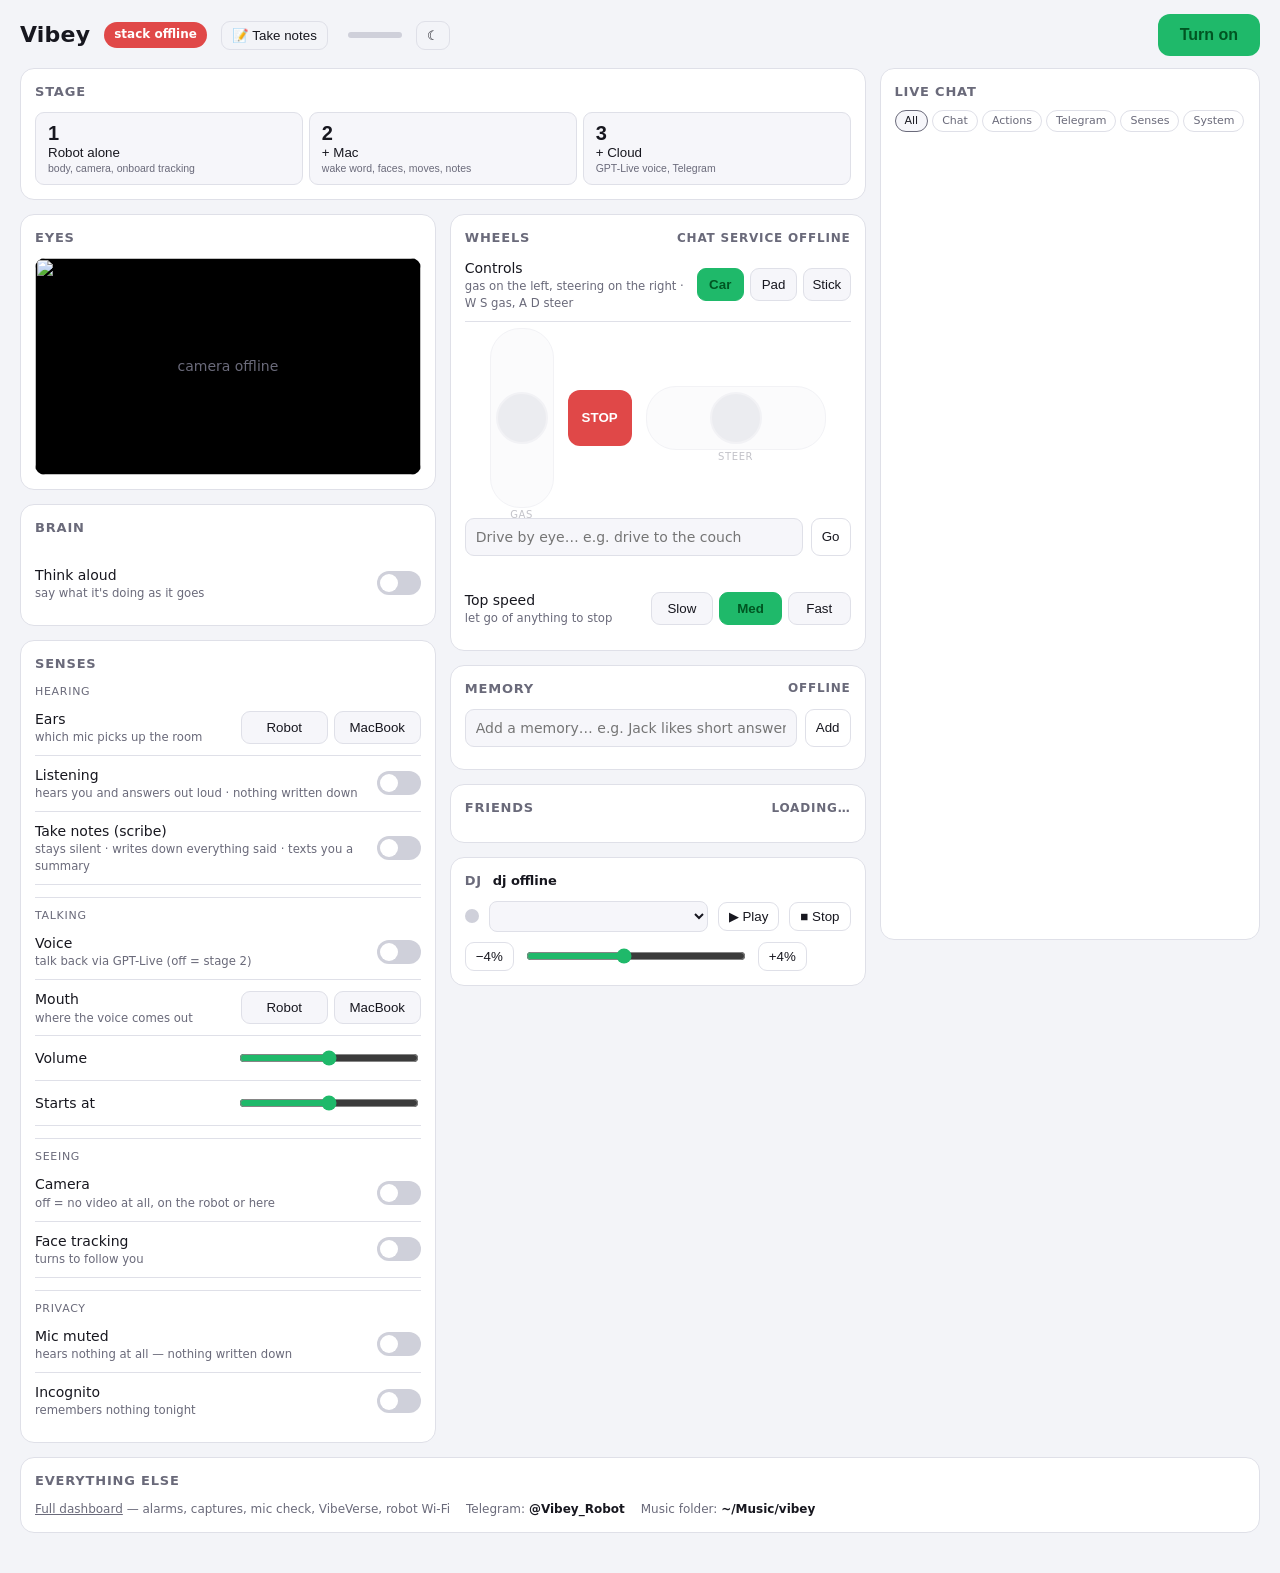
==== commit 6e7eab18: "App: Car controls for the rover (gas and steering apart) New default mode in the Wheels panel: a ver" ====
--- a/services/control.html
+++ b/services/control.html
@@ -106,6 +106,12 @@
   .stick.dis { opacity:.4; cursor:default }
   .stickwrap .stop { width:64px; height:56px; border-radius:12px; border:0; background:var(--bad); color:#fff; font-weight:700; cursor:pointer }
   [hidden] { display:none !important }
+  .track { position:relative; border-radius:30px; background:var(--field); border:1px solid var(--line); touch-action:none; cursor:grab; flex:none }
+  .track.v { width:64px; height:180px } .track.h { width:180px; height:64px }
+  .track .knob { position:absolute; left:50%; top:50%; width:52px; height:52px; margin:-26px 0 0 -26px; border-radius:50%; background:var(--off); border:2px solid var(--line); pointer-events:none; z-index:1 }
+  .track.held .knob { background:var(--on); border-color:var(--on) }
+  .track .tl { position:absolute; font-size:10px; letter-spacing:.6px; color:var(--dim); left:0; right:0; text-align:center; bottom:-16px }
+  .track.dis { opacity:.4; cursor:default }
   /* Group headings inside a panel: which sense a row belongs to, so "listening"
      and "take notes" can't read as two names for the same thing. */
   .grp { font-size:11px; text-transform:uppercase; letter-spacing:.7px; color:var(--dim);
@@ -225,7 +231,12 @@
 
   <div class=panel id=p-wheels>
     <h2><span>Wheels</span><span class=sub id=wheelsub>checking…</span></h2>
-    <div class=row style="padding-top:0"><div class=l>Controls<small id=padhint>hold a button · WASD / arrows · Q E spin</small></div><div class=seg id=wmode style="width:160px"><button data-m=pad>Pad</button><button data-m=stick>Joystick</button></div></div>
+    <div class=row style="padding-top:0"><div class=l>Controls<small id=padhint>hold a button · WASD / arrows · Q E spin</small></div><div class=seg id=wmode style="width:220px"><button data-m=car>Car</button><button data-m=pad>Pad</button><button data-m=stick>Stick</button></div></div>
+    <div class=stickwrap id=carwrap hidden>
+      <div class="track v" id=gas title="Gas: up forward, down reverse (W / S)"><div class=knob></div><span class=tl>GAS</span></div>
+      <button class=stop id=carstop title="Stop (space)">STOP</button>
+      <div class="track h" id=wheel title="Steer: left / right (A / D). With no gas it spins in place"><div class=knob></div><span class=tl>STEER</span></div>
+    </div>
     <div class=stickwrap id=stickwrap hidden>
       <div class=stick id=stick><div class=knob id=knob></div></div>
       <button class=stop id=stickstop title="Stop (space)">STOP</button>
@@ -504,8 +515,9 @@
   addEventListener('keydown',e=>{ if(typing()||e.metaKey||e.ctrlKey||e.altKey||$('pad').querySelector(':disabled')) return;
     const k=e.key.toLowerCase();
     if(k===' '&&(act||vec)){ e.preventDefault(); keys.clear(); if(vec){ vec=null; clearInterval(vtimer); vtimer=null; } return halt(); }
-    if(!K[k]) return; e.preventDefault(); keys.add(K[k]); const a=fromKeys(); if(a) go(a); });
+    if(!K[k]) return; e.preventDefault(); keys.add(K[k]); if(mode==='car') return carKeys(); const a=fromKeys(); if(a) go(a); });
   addEventListener('keyup',e=>{ const k=K[e.key.toLowerCase()]; if(!k) return; keys.delete(k);
+    if(mode==='car') return carKeys();
     const a=fromKeys(); if(a) go(a); else letGo(); });
   $('pilotf').onsubmit=async e=>{ e.preventDefault(); const g=$('pilotgoal').value.trim(); if(!g) return;
     $('pilotsub').textContent='looking…'; const r=await j('/rover/pilot',{goal:g});
@@ -517,16 +529,18 @@
     else if(pl.goal){ $('pilotsub').textContent='done: '+(pl.last||pl.goal); } }
   async function wheels(){ const r=await j('/rover'); const off=!r||!r.connected;
     pad.querySelectorAll('button').forEach(b=>b.disabled=off&&b.id!=='padstop'); stick.classList.toggle('dis',off);
+    document.querySelectorAll('.track').forEach(t=>t.classList.toggle('dis',off));
     $('wheelsub').textContent=!r?'chat service offline':!r.connected?'no rover set (ROVER_URL)':r.online===false?'rover not answering':
       (r.riding?'riding · ':'')+(r.volts?r.volts+' V':'connected'); }
   // Joystick: drag anywhere in the circle. Up is forward, sideways steers,
   // and the two blend like a game: each wheel = forward ± turn.
-  let mode='pad'; try{ mode=localStorage.getItem('vibey.wmode')||mode; }catch(_){}
+  let mode='car'; try{ mode=localStorage.getItem('vibey.wmode')||mode; }catch(_){}
   const paintMode=()=>{ document.querySelectorAll('#wmode button').forEach(b=>b.classList.toggle('on',b.dataset.m===mode));
-    $('pad').hidden=mode!=='pad'; $('stickwrap').hidden=mode!=='stick';
-    $('padhint').textContent=mode==='pad'?'hold a button · WASD / arrows · Q E spin':'push sideways to spin · or plug in a game controller'; };
+    $('pad').hidden=mode!=='pad'; $('stickwrap').hidden=mode!=='stick'; $('carwrap').hidden=mode!=='car';
+    $('padhint').textContent={car:'gas on the left, steering on the right · W S gas, A D steer',
+      pad:'hold a button · WASD / arrows · Q E spin',stick:'push sideways to spin · or plug in a game controller'}[mode]; };
   paintMode();
-  $('wmode').onclick=e=>{ const b=e.target.closest('button'); if(!b) return; letGo(); mode=b.dataset.m; paintMode();
+  $('wmode').onclick=e=>{ const b=e.target.closest('button'); if(!b) return; letGo(); car.t=car.s=0; carGo(); mode=b.dataset.m; paintMode();
     try{ localStorage.setItem('vibey.wmode',mode); }catch(_){} repack(); };
   let vec=null, vtimer=null;
   const mix=(x,y)=>{ const m=Math.hypot(x,y); if(m<0.12) return null;              // dead zone
@@ -547,6 +561,26 @@
   ['pointerup','pointercancel','lostpointercapture'].forEach(t=>stick.addEventListener(t,stickUp));
   $('stickstop').onclick=()=>{ stickUp(); vec=null; clearInterval(vtimer); vtimer=null; halt(); };
   addEventListener('blur',stickUp);
+  // Car: gas and steering are separate, like a real car. Gas alone drives
+  // straight, steering alone spins in place, both together arc. In reverse
+  // the steering flips so it backs up the way a car does (wheel right, tail
+  // swings right).
+  const car={t:0,s:0};
+  const carGo=()=>{ const t=car.t, s=car.s, moving=Math.abs(t)>0.08;
+    steer((moving?0.7:1)*(t<-0.08?-s:s), t); };
+  const carKeys=()=>{ car.t=(keys.has('f')?1:0)-(keys.has('b')?1:0);
+    car.s=(keys.has('r')||keys.has('qr')?1:0)-(keys.has('l')||keys.has('ql')?1:0); carGo(); };
+  [['gas','t'],['wheel','s']].forEach(([id,ax])=>{ const el=$(id), kn=el.querySelector('.knob'); let pid=null;
+    const at=e=>{ const r=el.getBoundingClientRect();
+      if(ax==='t'){ const R=r.height/2-28; let d=e.clientY-r.top-r.height/2; d=Math.max(-R,Math.min(R,d)); kn.style.transform=`translateY(${d}px)`; car.t=-d/R; }
+      else { const R=r.width/2-28; let d=e.clientX-r.left-r.width/2; d=Math.max(-R,Math.min(R,d)); kn.style.transform=`translateX(${d}px)`; car.s=d/R; }
+      carGo(); };
+    el.addEventListener('pointerdown',e=>{ if(el.classList.contains('dis')) return; e.preventDefault(); pid=e.pointerId;
+      try{ el.setPointerCapture(pid); }catch(_){} el.classList.add('held'); at(e); });
+    el.addEventListener('pointermove',e=>{ if(e.pointerId===pid) at(e); });
+    const up=()=>{ if(pid===null) return; pid=null; el.classList.remove('held'); kn.style.transform=''; car[ax]=0; carGo(); };
+    ['pointerup','pointercancel','lostpointercapture'].forEach(t=>el.addEventListener(t,up)); addEventListener('blur',up); });
+  $('carstop').onclick=()=>{ car.t=car.s=0; vec=null; clearInterval(vtimer); vtimer=null; halt(); };
   // Game controller (Xbox, PlayStation, Switch Pro over Bluetooth): left stick
   // drives, B / circle stops. Browsers only report it after a button press.
   let pad0=null;
@@ -555,6 +589,11 @@
   function padLoop(){ if(pad0===null) return; const g=(navigator.getGamepads()||[])[pad0];
     if(g&&!stick.classList.contains('dis')&&sp===null){
       if(g.buttons[1]&&g.buttons[1].pressed){ if(vec){ vec=null; clearInterval(vtimer); vtimer=null; halt(); } }
+      else if(mode==='car'){ // racing-game layout: triggers are gas / reverse (or left stick up / down), either stick steers
+        const rt=(g.buttons[7]&&g.buttons[7].value)||0, lt=(g.buttons[6]&&g.buttons[6].value)||0;
+        car.t=(rt>0.05||lt>0.05)?rt-lt:-(g.axes[1]||0);
+        const sx=g.axes[2]||0, lx=g.axes[0]||0; car.s=Math.abs(sx)>Math.abs(lx)?sx:lx;
+        if(Math.abs(car.t)<0.12) car.t=0; if(Math.abs(car.s)<0.12) car.s=0; carGo(); }
       else steer(g.axes[0]||0,-(g.axes[1]||0));
       if(mode==='stick'){ const R=58; place((g.axes[0]||0)*R,(g.axes[1]||0)*R); } }
     requestAnimationFrame(padLoop); }
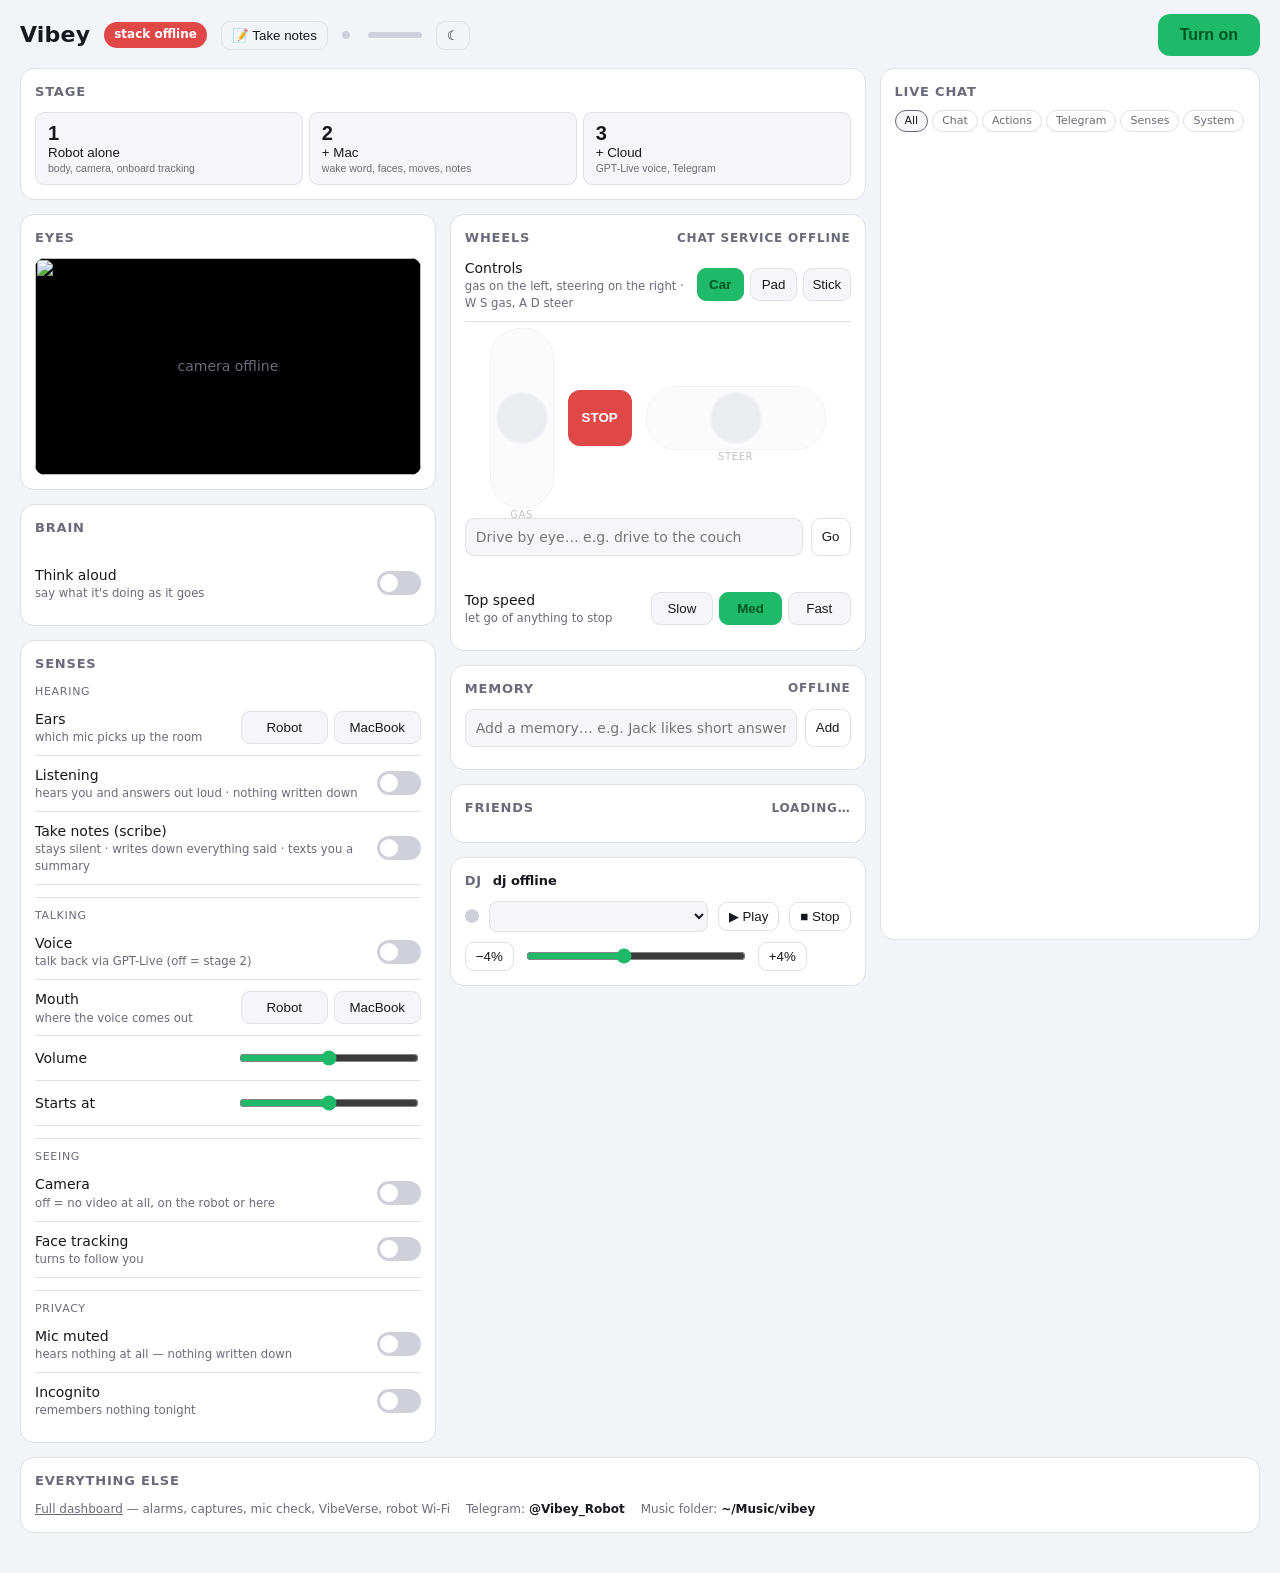
==== commit b141e369: "Spend pill: live meter that ticks per charge, plus a Realtime/GPT-Live on vs idle dot New GET :8772/" ====
--- a/services/control.html
+++ b/services/control.html
@@ -189,6 +189,12 @@
   .costchip.open #costpanel { display:block }
   #costpanel .row { display:flex; justify-content:space-between; gap:12px }
   #costpanel .h { color:var(--dim); margin-top:6px }
+  .costchip .dot { width:8px; height:8px; border-radius:50%; background:var(--off); display:inline-block; flex:none }
+  .costchip.live .dot { background:var(--on); animation:costlive 1.6s ease-in-out infinite }
+  @keyframes costlive { 0%,100% { box-shadow:0 0 0 0 color-mix(in srgb,var(--on) 60%,transparent) } 50% { box-shadow:0 0 0 5px transparent } }
+  .costchip small { font-size:.8em; opacity:.6 }
+  .costchip .tick { color:var(--on); font-weight:600; opacity:0; transition:opacity .25s }
+  .costchip .tick.show { opacity:1 }
 </style>
 
 <div class=wrap>
@@ -196,7 +202,7 @@
   <h1>Vibey</h1>
   <span class=pill id=status>connecting…</span>
   <button class=ghost id=scribe title="Keep notes of the room and text them to Telegram">📝 Take notes</button>
-  <span class="sub costchip" id=costchip title="OpenAI spend — click for the breakdown"><span id=cost></span><span class=bar><i id=costbar style="width:0"></i></span><div id=costpanel></div></span>
+  <span class="sub costchip" id=costchip title="OpenAI spend, live. Green dot: a paid voice connection is open. Click for the breakdown"><span class=dot id=costdot></span><span id=cost></span><span class=tick id=costtick></span><span class=bar><i id=costbar style="width:0"></i></span><div id=costpanel></div></span>
   <button class=ghost id=theme title="Light / dark" aria-label="Toggle light or dark mode">☾</button>
   <button class=big id=power>Turn on</button>
 </header>
@@ -379,11 +385,13 @@
 function renderCost(c){
   const b=c.budget||{}, f=Math.min(1,b.fraction||0), lvl=b.level||'ok';
   const chip=$('costchip'); chip.classList.toggle('warn',lvl==='warn'); chip.classList.toggle('over',lvl==='over');
-  $('cost').textContent=lvl==='over'?`out of budget · $${(c.today||0).toFixed(2)}`:`$${(c.today||0).toFixed(2)} today`;
+  costLevel=lvl; if(costShown==null) costShown=c.today||0; paintCostNumber();
   $('costbar').style.width=(f*100).toFixed(0)+'%';
   const m=v=>'$'+(v||0).toFixed(2), esc=t=>String(t).replace(/[&<>]/g,x=>({'&':'&amp;','<':'&lt;','>':'&gt;'}[x]));
   const src=Object.entries(c.by_source_today||{}).sort((a,b)=>b[1]-a[1]).filter(e=>e[1]>=0.005);
-  let h=`<div class=h>Vibey's own estimate</div>`;
+  const sk=(costLive&&costLive.socket)||{};
+  let h=`<div class=h>Right now</div><div class=row><span>${sk.open?`● ${esc(COST_LABELS[sk.source]||sk.source)} connected`:'○ idle, no paid voice open'}</span><span>${sk.open?(sk.minutes||0).toFixed(0)+' min':''}</span></div>`;
+  h+=`<div class=h>Vibey's own estimate</div>`;
   h+=src.length?src.map(([k,v])=>`<div class=row><span>${esc(COST_LABELS[k]||k)}</span><span>${m(v)}</span></div>`).join(''):`<div class=row><span>nothing today</span><span></span></div>`;
   if(c.unpriced_today) h+=`<div class=row><span>calls with unknown price</span><span>${c.unpriced_today}</span></div>`;
   h+=`<div class=h>Totals</div><div class=row><span>today</span><span>${m(c.today)} / ${m(b.daily_cap)}</span></div>`;
@@ -396,6 +404,31 @@
     :`<div class=sub>${esc(bl.hint||'')}</div>`;
   h+=`<div class=sub style="margin-top:6px">sleeps after ${(c.idle_sleep_minutes||10).toFixed(0)} min quiet or ${(c.voice_session_max_minutes||20).toFixed(0)} min awake · prices checked ${esc(c.prices_checked||'')}</div>`;
   $('costpanel').innerHTML=h;
+}
+// The live meter. One small request a second: today's total to the tenth of a
+// cent and whether a paid voice socket is open. The number counts up to each new
+// charge and flashes what it added, so every reply's cost is visible as it lands.
+let costLive=null, costLevel='ok', costShown=null, costAnim=0;
+function paintCostNumber(){
+  const v=costShown??(costLive&&costLive.today)??0, d=v.toFixed(3);
+  const txt=`$${d.slice(0,-1)}<small>${d.slice(-1)}</small>`;
+  $('cost').innerHTML=costLevel==='over'?`out of budget · ${txt}`:`${txt} today`;
+}
+async function costTick(){
+  const c=await j('/cost/live'); if(!c||c.today==null) return;
+  const prev=costLive&&costLive.today; costLive=c;
+  $('costchip').classList.toggle('live',!!(c.socket&&c.socket.open));
+  const dot=$('costdot'); dot.title=c.socket&&c.socket.open?`${COST_LABELS[c.socket.source]||c.socket.source} connected · ${(c.socket.minutes||0).toFixed(0)} min`:'idle · no paid voice connection';
+  if(prev==null||c.today<prev){ costShown=c.today; paintCostNumber(); return; }
+  if(c.today>prev+1e-6){
+    const add=c.today-prev, t=$('costtick');
+    t.textContent=add<0.01?`+${(add*100).toFixed(1)}¢`:`+$${add.toFixed(2)}`; t.classList.add('show');
+    clearTimeout(t._h); t._h=setTimeout(()=>t.classList.remove('show'),2500);
+    const from=costShown??prev, t0=performance.now(), id=++costAnim;
+    const step=now=>{ if(id!==costAnim) return; const k=Math.min(1,(now-t0)/700);
+      costShown=from+(c.today-from)*(1-Math.pow(1-k,3)); paintCostNumber(); if(k<1) requestAnimationFrame(step); };
+    requestAnimationFrame(step);
+  }
 }
 $('costchip').addEventListener('click',e=>{ if(!e.target.closest('#costpanel')) $('costchip').classList.toggle('open'); });
 (function(){ const r=document.documentElement, b=$('theme');
@@ -791,5 +824,5 @@
 $('memadd').onsubmit=async e=>{ e.preventDefault(); const v=$('memnew').value.trim(); if(!v) return;
   const r=await memReq('POST',{text:v}); if(r&&r.ok){ $('memnew').value=''; memPoll(true); } else alert((r&&r.error)||'add failed'); };
 
-poll(); setInterval(poll,1500); evPoll(); setInterval(evPoll,1200); memPoll(true); setInterval(memPoll,15000); eyes(); setInterval(eyes,500); friends(); setInterval(friends,8000); djTracks(); djPoll(); setInterval(djPoll,700); setInterval(djTracks,15000); pulse();
+poll(); setInterval(poll,1500); costTick(); setInterval(costTick,1000); evPoll(); setInterval(evPoll,1200); memPoll(true); setInterval(memPoll,15000); eyes(); setInterval(eyes,500); friends(); setInterval(friends,8000); djTracks(); djPoll(); setInterval(djPoll,700); setInterval(djTracks,15000); pulse();
 </script>
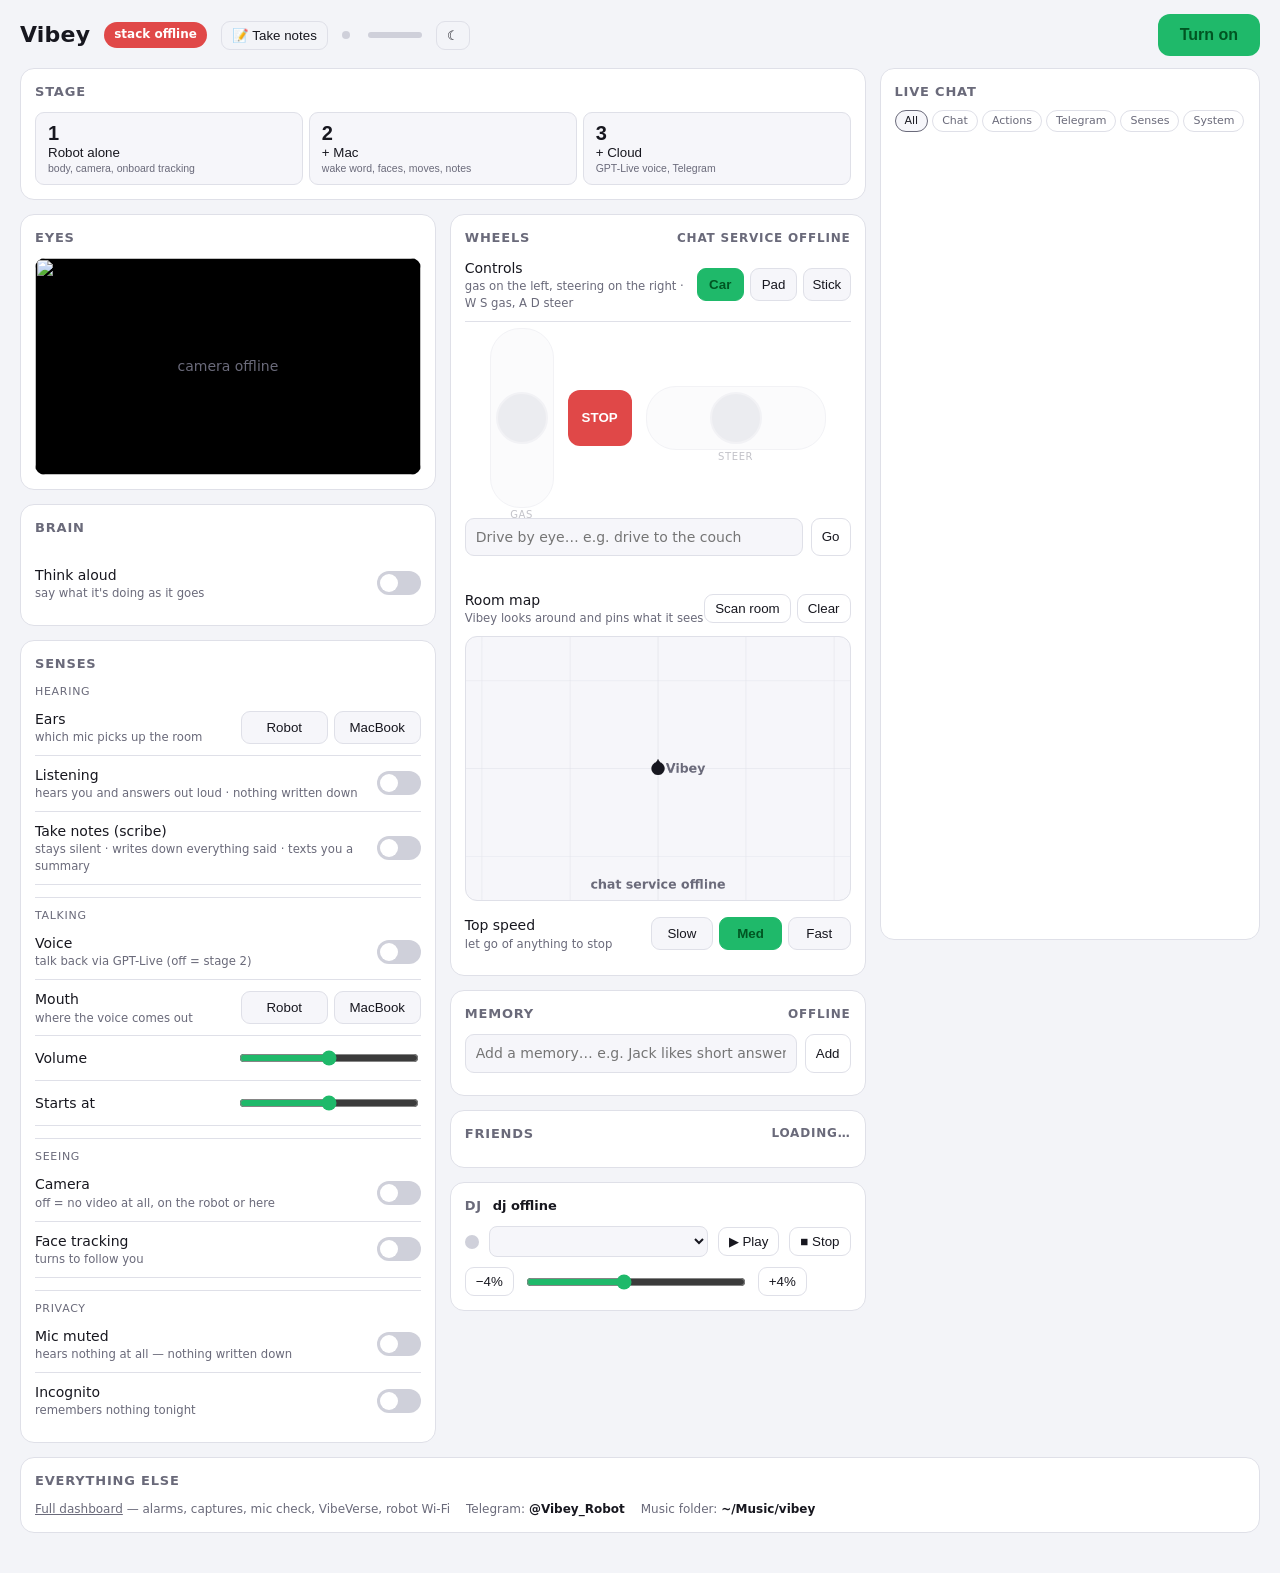
==== commit d45bb7fc: "Room map: Vibey looks around, pins what it sees, and aims drive-by-eye with it New services/reachy_r" ====
--- a/services/control.html
+++ b/services/control.html
@@ -260,6 +260,8 @@
     </div>
     <form class=memadd id=pilotf style="margin-top:6px"><input id=pilotgoal placeholder="Drive by eye… e.g. drive to the couch" aria-label="Where should Vibey drive"><button class=ghost id=pilotgo>Go</button></form>
     <div class=sub id=pilotsub style="min-height:1.2em;margin:4px 0 2px"></div>
+    <div class=row style="border-bottom:0"><div class=l>Room map<small id=mapsub>Vibey looks around and pins what it sees</small></div><div style="display:flex;gap:6px"><button class=ghost id=mapscan style="white-space:nowrap">Scan room</button><button class=ghost id=mapforget title="Forget the map">Clear</button></div></div>
+    <canvas id=roommap width=640 height=440 style="width:100%;aspect-ratio:16/11;border:1px solid var(--line);border-radius:12px;background:var(--field);cursor:pointer;touch-action:manipulation" aria-label="Top-down map of the room. Tap a thing to drive there."></canvas>
     <div class=row><div class=l>Top speed<small>let go of anything to stop</small></div><div class=seg id=wspeed style="width:200px"><button data-s=slow>Slow</button><button data-s=medium>Med</button><button data-s=fast>Fast</button></div></div>
   </div>
 
@@ -633,6 +635,55 @@
   wheels(); setInterval(wheels,10000);
 })();
 
+// ---- room map -------------------------------------------------------------
+// Top-down: Vibey in the middle, ahead is up, 1 m grid. Tap a thing to drive
+// there (the map aims the drive-by-eye loop). The rover arrow is solid where a
+// scan saw it and hollow while it's only estimated from its own moves.
+(()=>{ const cv=$('roommap'), cx=cv.getContext('2d'); let m=null, hits=[], pollT=null;
+  const css=k=>getComputedStyle(document.documentElement).getPropertyValue(k).trim();
+  function draw(){ const W=cv.width, H=cv.height; cx.clearRect(0,0,W,H); hits=[];
+    const objs=(m&&m.objects)||[], r=m&&m.rover;
+    const pts=[[0,0],...objs.map(o=>[o.x,o.y]),...(r?[[r.x,r.y]]:[])];
+    let x0=Math.min(...pts.map(p=>p[0]))-0.8, x1=Math.max(...pts.map(p=>p[0]))+0.8,
+        y0=Math.min(...pts.map(p=>p[1]))-0.8, y1=Math.max(...pts.map(p=>p[1]))+0.8;
+    const k=Math.min(W/Math.max(3,x1-x0),H/Math.max(3,y1-y0));
+    const mx=(x0+x1)/2, my=(y0+y1)/2, P=(x,y)=>[W/2+(x-mx)*k, H/2-(y-my)*k];
+    // grid
+    cx.strokeStyle=css('--line'); cx.lineWidth=1;
+    for(let g=Math.floor(mx-W/2/k); g<=mx+W/2/k; g++){ const [a]=P(g,0); cx.beginPath(); cx.moveTo(a,0); cx.lineTo(a,H); cx.stroke(); }
+    for(let g=Math.floor(my-H/2/k); g<=my+H/2/k; g++){ const [,b]=P(0,g); cx.beginPath(); cx.moveTo(0,b); cx.lineTo(W,b); cx.stroke(); }
+    cx.font='600 21px -apple-system,system-ui,sans-serif'; cx.textBaseline='middle';
+    // Vibey
+    const [vx,vy]=P(0,0); cx.fillStyle=css('--text'); cx.beginPath(); cx.arc(vx,vy,11,0,7); cx.fill();
+    cx.beginPath(); cx.moveTo(vx,vy-16); cx.lineTo(vx-5,vy-8); cx.lineTo(vx+5,vy-8); cx.fill();
+    cx.fillStyle=css('--dim'); cx.fillText('Vibey',vx+13,vy+2);
+    // things
+    objs.forEach(o=>{ const [a,b]=P(o.x,o.y), fresh=!o.missed;
+      cx.globalAlpha=fresh?1:0.45; cx.fillStyle=css('--warn'); cx.beginPath(); cx.arc(a,b,9,0,7); cx.fill();
+      cx.fillStyle=css('--text'); cx.fillText(o.name,a+11,b); cx.globalAlpha=1;
+      hits.push({a,b,w:cx.measureText(o.name).width+20,o}); });
+    // rover
+    if(r){ const [a,b]=P(r.x,r.y), h=r.heading*Math.PI/180; cx.save(); cx.translate(a,b); cx.rotate(h);
+      cx.beginPath(); cx.moveTo(0,-14); cx.lineTo(9,10); cx.lineTo(-9,10); cx.closePath();
+      cx.strokeStyle=cx.fillStyle=css('--on'); cx.lineWidth=2.5; r.source==='seen'?cx.fill():cx.stroke(); cx.restore();
+      cx.fillStyle=css('--dim'); cx.fillText('rover',a+14,b+12); }
+    if(!objs.length){ cx.fillStyle=css('--dim'); cx.textAlign='center';
+      cx.fillText(m?'Nothing mapped yet · press Scan room':'chat service offline',W/2,H-24); cx.textAlign='start'; } }
+  async function load(){ m=await j('/rover/map'); draw(); const st=m&&m.status||{};
+    $('mapscan').disabled=!!st.scanning;
+    $('mapsub').textContent=st.scanning?(st.step||'looking around')+'…':
+      m&&m.scans?`${m.objects.length} things from ${m.scans} scan${m.scans>1?'s':''} · tap one to drive there`:'Vibey looks around and pins what it sees';
+    clearTimeout(pollT); if(st.scanning) pollT=setTimeout(load,800); }
+  $('mapscan').onclick=async()=>{ $('mapsub').textContent='starting…'; const r=await j('/rover/map/scan',{});
+    if(r&&!r.ok) $('mapsub').textContent=r.result||'couldn\'t scan'; setTimeout(load,300); };
+  $('mapforget').onclick=async()=>{ if(!confirm('Forget the room map?')) return; await j('/rover/map/forget',{}); load(); };
+  cv.addEventListener('click',async e=>{ const R=cv.getBoundingClientRect(), x=(e.clientX-R.left)*cv.width/R.width, y=(e.clientY-R.top)*cv.height/R.height;
+    const h=hits.find(h=>x>h.a-10&&x<h.a+h.w&&Math.abs(y-h.b)<14); if(!h) return;
+    const g='drive to the '+h.o.name; $('pilotgoal').value=g; $('pilotf').requestSubmit(); });
+  matchMedia('(prefers-color-scheme: dark)').addEventListener('change',draw);
+  load(); setInterval(()=>{ if(!document.hidden) load(); },5000);
+})();
+
 // ---- eyes -----------------------------------------------------------------
 // Two ways to see. MJPEG from the camera bridge (:8771) is the default: works
 // from any device, respects privacy mode, ~30fps, frames served <5ms after
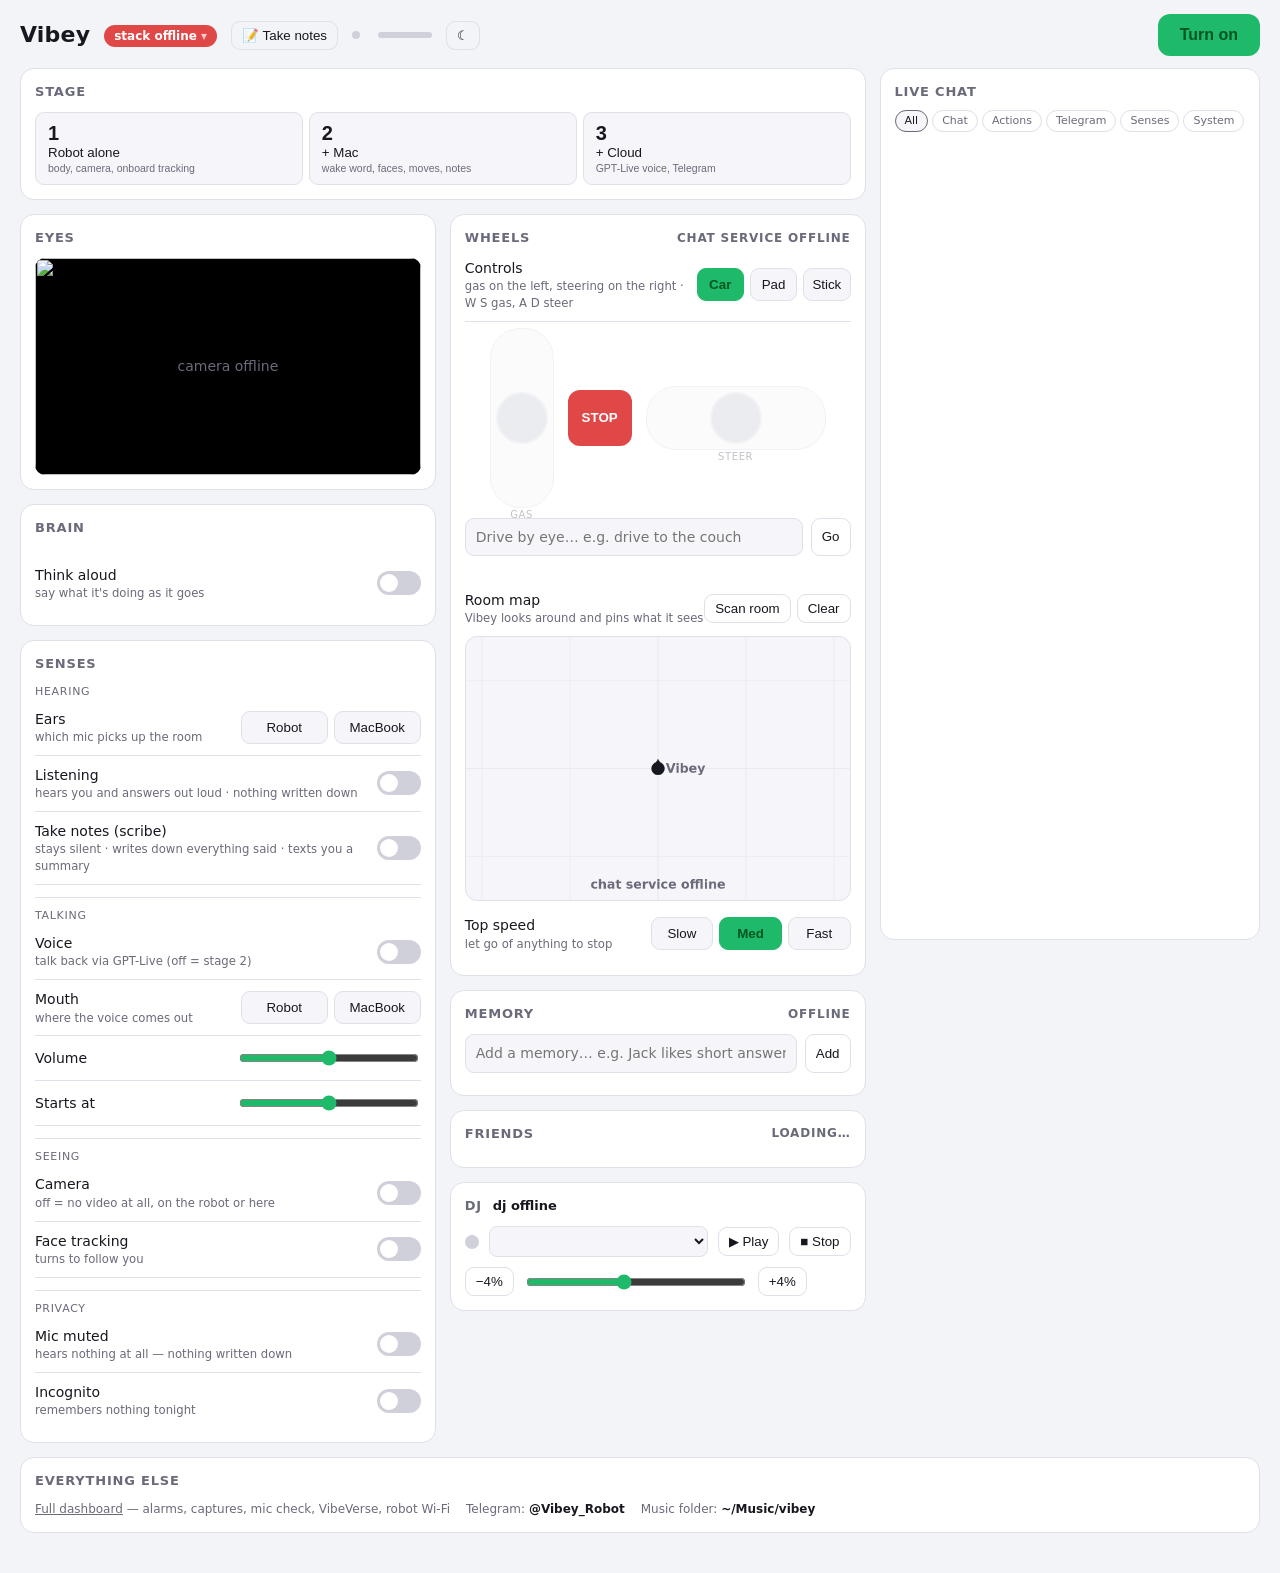
==== commit 289de242: "Local brain gets every tool, voice choices; status pill switches brains - Local voice brain now has " ====
--- a/services/control.html
+++ b/services/control.html
@@ -15,6 +15,16 @@
   h1 { font-size:22px; margin:0; letter-spacing:.2px }
   .pill { padding:4px 10px; border-radius:999px; background:var(--off); font-size:12px; font-weight:600 }
   .pill.awake { background:var(--on); color:#052 }
+  .brainwrap { position:relative }
+  #status { cursor:pointer; user-select:none }
+  #status::after { content:" ▾"; opacity:.7 }
+  #brainmenu { position:absolute; top:calc(100% + 6px); left:0; z-index:60; width:300px; max-width:calc(100vw - 32px); background:var(--panel); border:1px solid var(--line); border-radius:12px; box-shadow:0 10px 30px rgba(0,0,0,.18); padding:6px }
+  #brainmenu[hidden] { display:none }
+  .bm-h { font-size:11px; text-transform:uppercase; letter-spacing:.8px; color:var(--dim); padding:8px 10px 4px }
+  .bm-item { display:block; width:100%; text-align:left; padding:7px 10px; border:0; background:none; color:var(--text); border-radius:8px; cursor:pointer; font:inherit }
+  .bm-item:hover { background:var(--field) }
+  .bm-item b { font-weight:600 } .bm-item.on b::before { content:"✓ "; color:var(--on) }
+  .bm-item small { display:block; color:var(--dim); font-size:12px; line-height:1.35 }
   .pill.offline { background:var(--bad); color:#fff }
   .big { margin-left:auto; padding:12px 22px; border-radius:12px; border:0; font-size:16px; font-weight:700; cursor:pointer; color:#052; background:var(--on) }
   .big.off { background:var(--bad); color:#fff }
@@ -200,7 +210,7 @@
 <div class=wrap>
 <header>
   <h1>Vibey</h1>
-  <span class=pill id=status>connecting…</span>
+  <span class=brainwrap><span class="pill" id=status role=button tabindex=0 title="Click to switch brain or voice">connecting…</span><div id=brainmenu hidden></div></span>
   <button class=ghost id=scribe title="Keep notes of the room and text them to Telegram">📝 Take notes</button>
   <span class="sub costchip" id=costchip title="OpenAI spend, live. Green dot: a paid voice connection is open. Click for the breakdown"><span class=dot id=costdot></span><span id=cost></span><span class=tick id=costtick></span><span class=bar><i id=costbar style="width:0"></i></span><div id=costpanel></div></span>
   <button class=ghost id=theme title="Light / dark" aria-label="Toggle light or dark mode">☾</button>
@@ -361,7 +371,7 @@
   p.disabled=false;
   const awake=!chat.asleep && !chat.off, busy=want.power!==null||!!chat.turning;
   // One plain answer to "what is it doing right now".
-  const sc=chat.scribe||{}, brainName=(brainInfo&&brainInfo.brains&&brainInfo.brains[brainInfo.brain]&&brainInfo.brains[brainInfo.brain].label)||(chat.voice_brain==='live'?'GPT-Live':'Realtime');
+  const sc=chat.scribe||{}, bOpts=(brainInfo&&brainInfo.options)||{}, bKey=want.brain||(brainInfo&&brainInfo.brain)||chat.voice_brain, brainName=(bOpts[bKey]&&bOpts[bKey].label)||(chat.voice_brain==='live'?'GPT-Live':'Realtime');
   if(!busy&&!chat.off&&!sc.on&&(chat.stage||3)<3){ st.textContent=chat.stage===1?'stage 1 · robot alone':'stage 2 · Mac, no cloud'; st.className='pill awake'; } else
   st.textContent=busy?((want.power??(chat.turning==='on'))?'waking up…':'going to sleep…'):chat.off?'off':sc.on?`📝 taking notes · ${sc.minutes||0} min · not talking`:awake?(chat.speaking?`talking · ${brainName}`:`voice on · ${brainName} · listening`):'asleep · say "hey vibey"';
   st.className='pill'+((awake||sc.on)&&!busy?' awake':'');
@@ -481,11 +491,31 @@
 $('svol').onchange=async e=>{ await j('/dials',{start_volume:sliderToVol(+e.target.value)}); poll(); };
 
 // ---- brain ----------------------------------------------------------------
+async function pickBrain(k){ want.brain=k; want.at=Date.now(); renderBrain(); const r=await j('/brain',{brain:k}); if(!r||r.error){ want.brain=null; alert((r&&r.error)||'brain switch failed'); } poll(); }
+// Local voice: applies from the next sentence, no restart.
+async function pickVoice(v){ if(brainInfo) brainInfo.local_voice=v; renderBrain(); const r=await j('/brain',{local_voice:v}); if(!r||r.error) alert((r&&r.error)||'voice change failed'); poll(); }
+// The status pill opens a menu of brains (and, on Local, voices): the place
+// you look when you want to know which brain is talking is where you change it.
+function renderBrainMenu(){
+  const m=$('brainmenu'); if(m.hidden||!brainInfo) return;
+  const opts=brainInfo.options||{}, shown=want.brain||brainInfo.brain;
+  let h='<div class=bm-h>Brain</div>'+Object.entries(opts).map(([k,v])=>`<button class="bm-item ${k===shown?'on':''}" data-b="${k}"><b>${v.label}${want.brain===k?' …':''}</b><small>${v.blurb||''}</small></button>`).join('');
+  if(shown==='local'&&brainInfo.local_voices) h+='<div class=bm-h>Voice</div>'+Object.entries(brainInfo.local_voices).map(([k,v])=>`<button class="bm-item ${k===brainInfo.local_voice?'on':''}" data-v="${k}"><b>${v}</b></button>`).join('');
+  if(m._h===h) return;   // the poll repaints every 1.5s; don't swap buttons out from under a click
+  m._h=h; m.innerHTML=h;
+  m.querySelectorAll('[data-b]').forEach(b=>b.onclick=e=>{ e.stopPropagation(); pickBrain(b.dataset.b); });
+  m.querySelectorAll('[data-v]').forEach(b=>b.onclick=e=>{ e.stopPropagation(); pickVoice(b.dataset.v); });
+}
+$('status').onclick=e=>{ e.stopPropagation(); const m=$('brainmenu'); m.hidden=!m.hidden; renderBrainMenu(); };
+$('status').onkeydown=e=>{ if(e.key==='Enter'||e.key===' '){ e.preventDefault(); $('status').click(); } };
+document.addEventListener('click',e=>{ const m=$('brainmenu'); if(!m.hidden&&!m.contains(e.target)) m.hidden=true; });
+document.addEventListener('keydown',e=>{ if(e.key==='Escape') $('brainmenu').hidden=true; });
 function renderBrain(){
   const seg=$('brain'); const opts=brainInfo.options||{};
   const shown=want.brain||brainInfo.brain;
   seg.innerHTML=Object.entries(opts).map(([k,v])=>`<button data-b="${k}" class="${k===shown?'on':''}">${v.label}${want.brain===k?' …':''}</button>`).join('');
-  seg.querySelectorAll('button').forEach(b=>b.onclick=async()=>{ want.brain=b.dataset.b; want.at=Date.now(); renderBrain(); const r=await j('/brain',{brain:b.dataset.b}); if(!r||r.error){ want.brain=null; alert((r&&r.error)||'brain switch failed'); } poll(); });
+  seg.querySelectorAll('button').forEach(b=>b.onclick=()=>pickBrain(b.dataset.b));
+  renderBrainMenu();
   const cur=opts[shown]; const awake=chat&&!chat.asleep&&!chat.off;
   $('brainsub').textContent=(cur?cur.blurb:'')+(want.brain?(awake?' · restarting the conversation on it…':' · saved, used on next wake'):'');
 }
@@ -672,6 +702,7 @@
   async function load(){ m=await j('/rover/map'); draw(); const st=m&&m.status||{};
     $('mapscan').disabled=!!st.scanning;
     $('mapsub').textContent=st.scanning?(st.step||'looking around')+'…':
+      st.last&&!/^mapped/.test(st.last)?st.last:
       m&&m.scans?`${m.objects.length} things from ${m.scans} scan${m.scans>1?'s':''} · tap one to drive there`:'Vibey looks around and pins what it sees';
     clearTimeout(pollT); if(st.scanning) pollT=setTimeout(load,800); }
   $('mapscan').onclick=async()=>{ $('mapsub').textContent='starting…'; const r=await j('/rover/map/scan',{});
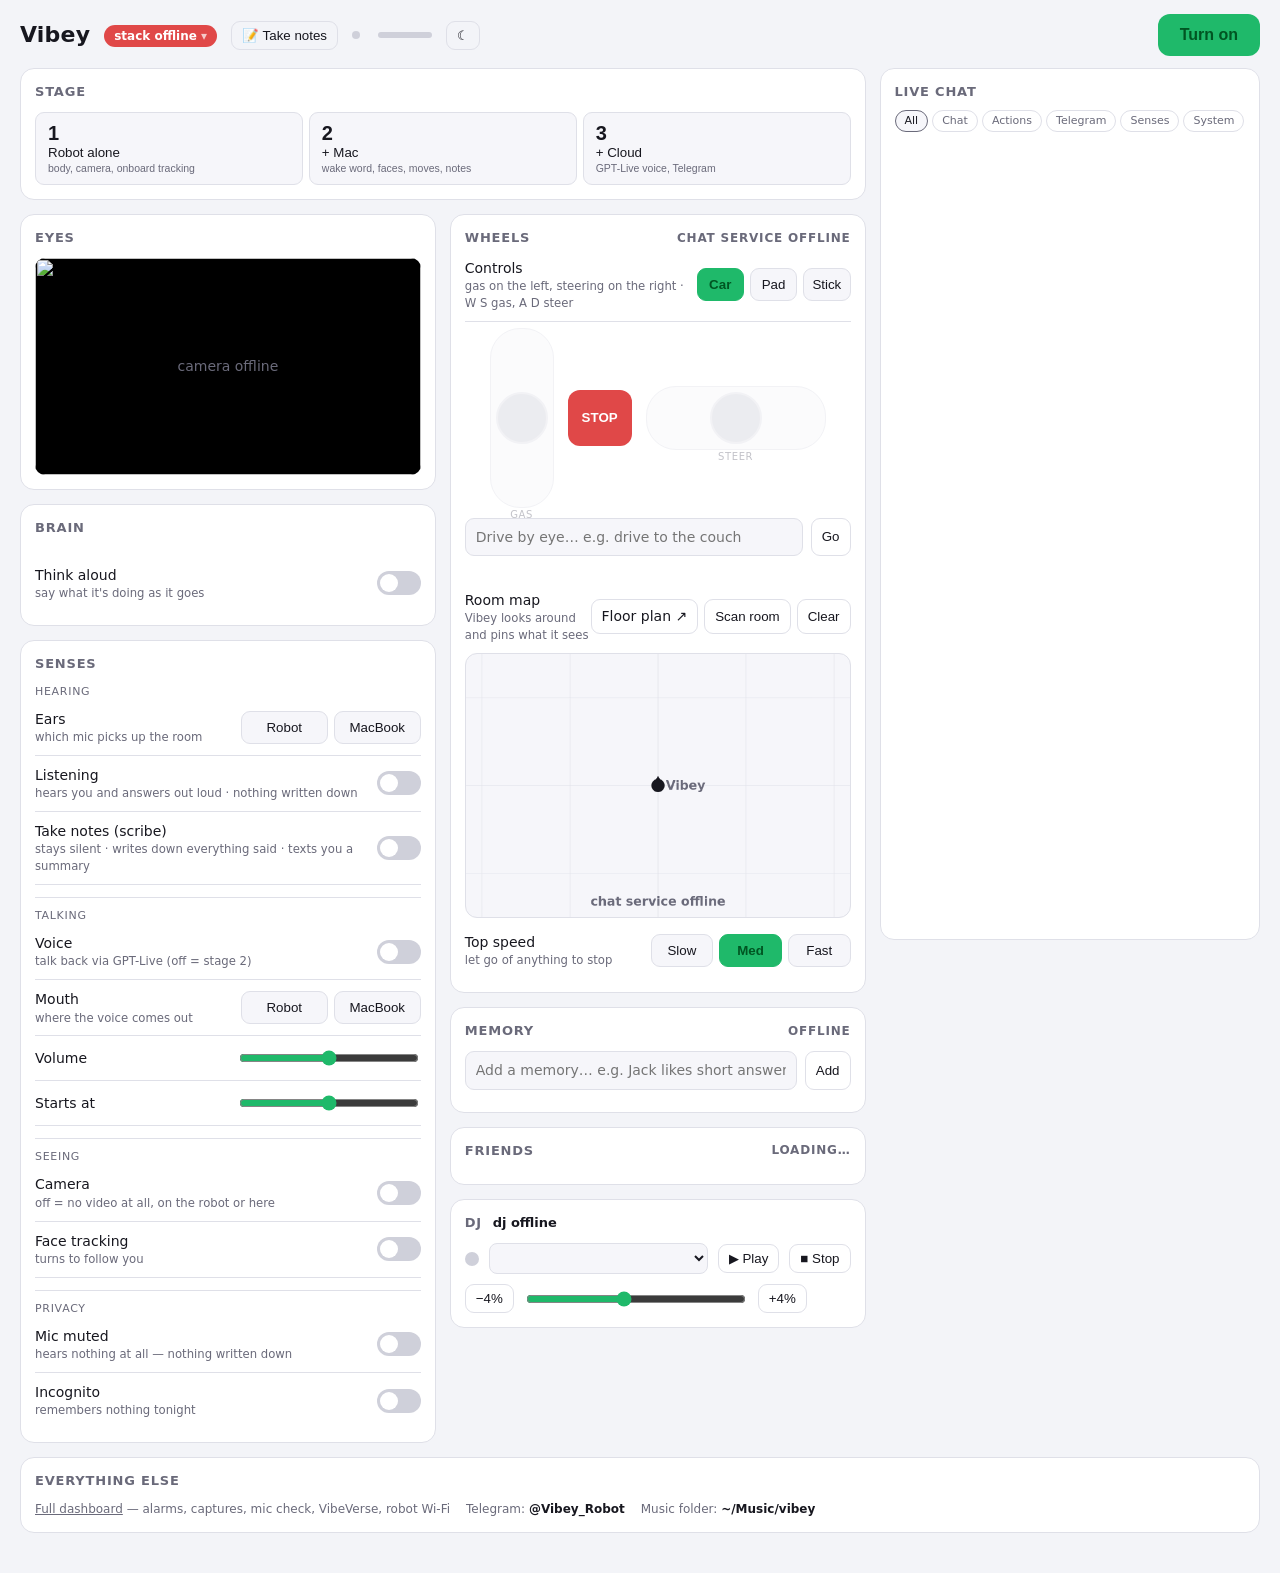
==== commit 6b7b6dc0: "Floor plan page: draw rooms to real size, fix what scans found, see it in 3D New /map page (services" ====
--- a/services/control.html
+++ b/services/control.html
@@ -270,7 +270,7 @@
     </div>
     <form class=memadd id=pilotf style="margin-top:6px"><input id=pilotgoal placeholder="Drive by eye… e.g. drive to the couch" aria-label="Where should Vibey drive"><button class=ghost id=pilotgo>Go</button></form>
     <div class=sub id=pilotsub style="min-height:1.2em;margin:4px 0 2px"></div>
-    <div class=row style="border-bottom:0"><div class=l>Room map<small id=mapsub>Vibey looks around and pins what it sees</small></div><div style="display:flex;gap:6px"><button class=ghost id=mapscan style="white-space:nowrap">Scan room</button><button class=ghost id=mapforget title="Forget the map">Clear</button></div></div>
+    <div class=row style="border-bottom:0"><div class=l>Room map<small id=mapsub>Vibey looks around and pins what it sees</small></div><div style="display:flex;gap:6px"><a class=ghost href="/map" target=_blank style="text-decoration:none;white-space:nowrap" title="Floor plan: draw rooms, fix sizes, 3D view">Floor plan ↗</a><button class=ghost id=mapscan style="white-space:nowrap">Scan room</button><button class=ghost id=mapforget title="Forget the map">Clear</button></div></div>
     <canvas id=roommap width=640 height=440 style="width:100%;aspect-ratio:16/11;border:1px solid var(--line);border-radius:12px;background:var(--field);cursor:pointer;touch-action:manipulation" aria-label="Top-down map of the room. Tap a thing to drive there."></canvas>
     <div class=row><div class=l>Top speed<small>let go of anything to stop</small></div><div class=seg id=wspeed style="width:200px"><button data-s=slow>Slow</button><button data-s=medium>Med</button><button data-s=fast>Fast</button></div></div>
   </div>
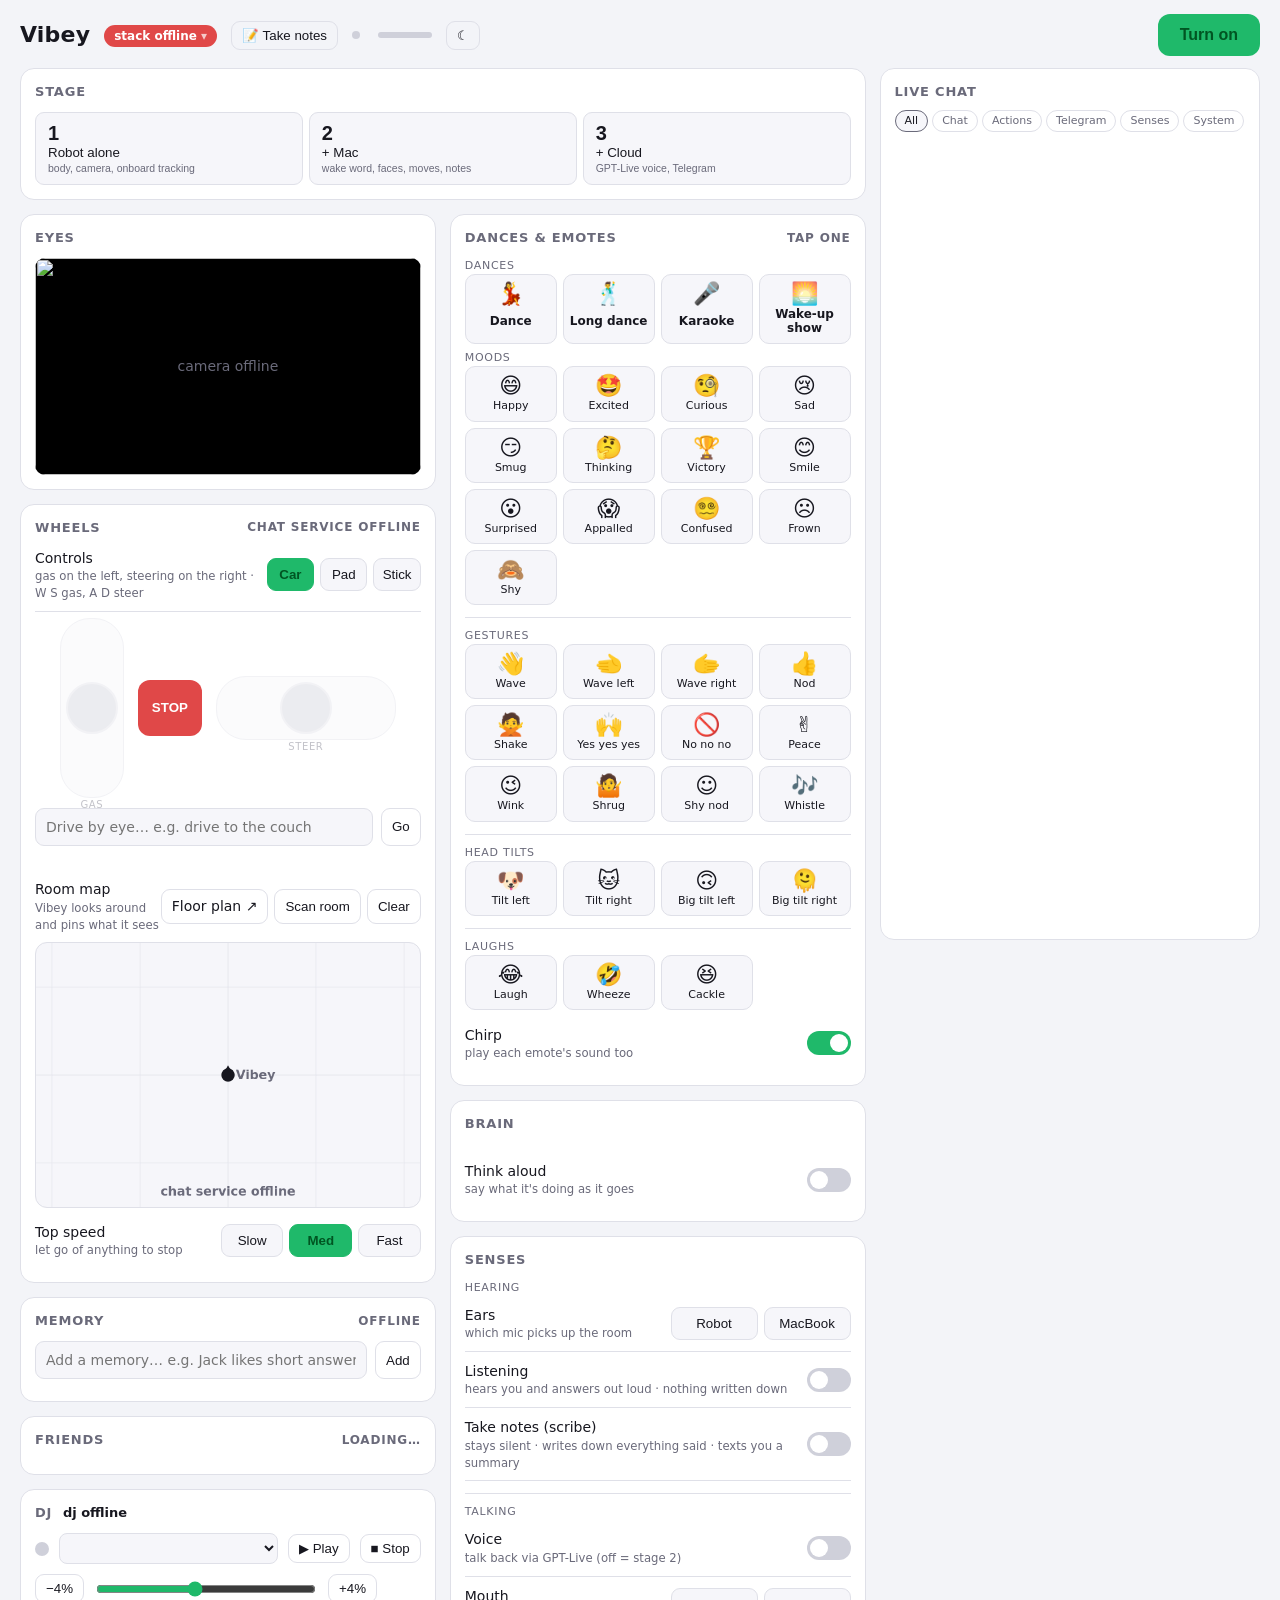
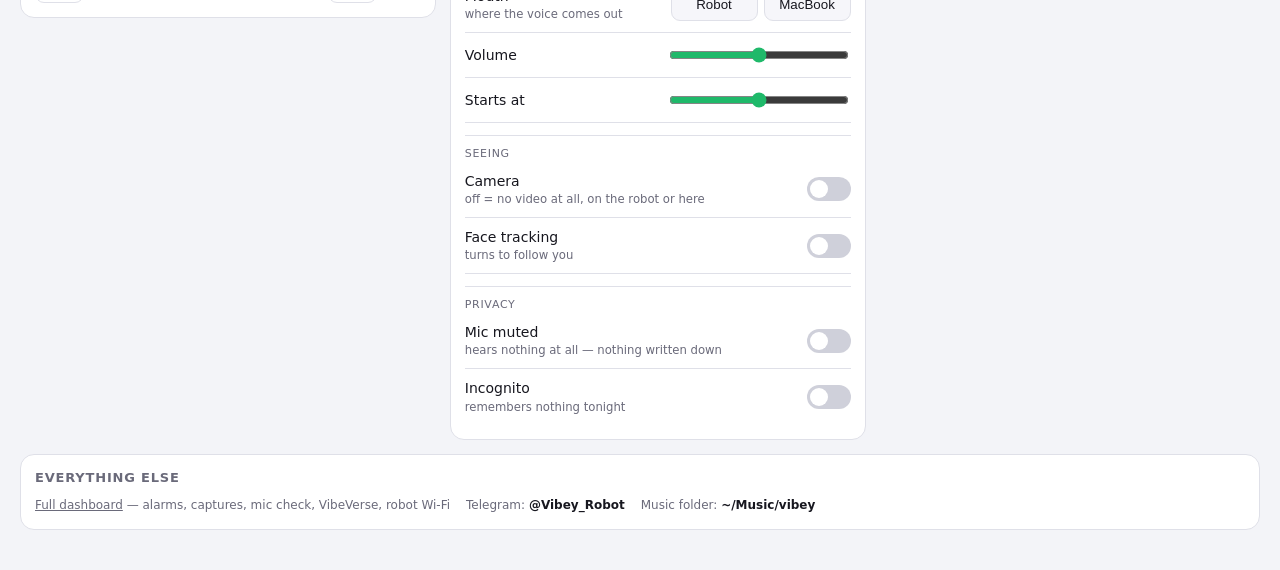
==== commit 069b74b9: "Dashboard: Dances & emotes panel on the main page The main control page (localhost:8770, what the Ma" ====
--- a/services/control.html
+++ b/services/control.html
@@ -98,6 +98,12 @@
   .log.f-senses > :not(.ev.senses), .log.f-system > :not(.ev.system) { display:none }
   .dot { width:14px; height:14px; border-radius:50%; background:var(--off); display:inline-block; transition:transform .06s,background .06s; vertical-align:middle }
   .kv { display:flex; gap:16px; flex-wrap:wrap; color:var(--dim); font-size:12px } .kv b { color:var(--text) }
+  .moves { display:grid; grid-template-columns:repeat(auto-fill,minmax(78px,1fr)); gap:6px; margin-bottom:6px }
+  .moves button { display:grid; justify-items:center; gap:2px; padding:8px 4px; border-radius:10px; border:1px solid var(--line); background:var(--field); color:var(--text); cursor:pointer; font:inherit; font-size:11px; line-height:1.2 }
+  .moves button b { font-size:22px; line-height:1; font-weight:400 }
+  .moves button:hover { border-color:var(--dim) }
+  .moves button.lit { background:var(--on); color:#052; border-color:var(--on) }
+  .moves.dances button { grid-auto-flow:row; font-size:12px; font-weight:600 }
   .ghost { background:transparent; border:1px solid var(--line); color:var(--text); border-radius:9px; padding:6px 10px; cursor:pointer }
   .ghost:hover { border-color:var(--dim) }
   .pad { display:grid; grid-template-columns:repeat(3,64px); grid-template-rows:repeat(3,56px); gap:8px; justify-content:center; margin:6px 0 10px; touch-action:none; user-select:none; -webkit-user-select:none }
@@ -316,6 +322,19 @@
       <button class=ghost id=djup>+4%</button>
       <span class=sub id=djpos></span>
     </div>
+  </div>
+
+  <div class=panel id=p-moves>
+    <h2><span>Dances &amp; emotes</span><span class=sub id=movesub>tap one</span></h2>
+    <div class=grp>Dances</div>
+    <div class="moves dances" id=dances>
+      <button data-dance=12><b>💃</b>Dance</button>
+      <button data-dance=30><b>🕺</b>Long dance</button>
+      <button data-show=karaoke><b>🎤</b>Karaoke</button>
+      <button data-show=alarmnow><b>🌅</b>Wake-up show</button>
+    </div>
+    <div id=emotegroups></div>
+    <div class=row style="border-bottom:0"><div class=l>Chirp<small>play each emote's sound too</small></div><button class=sw id=emotesound aria-label="Emote sound"></button></div>
   </div>
 
   <div class=panel id=p-friends>
@@ -527,8 +546,8 @@
 // panel never changes its height, so packing settles instead of flapping.
 // Wide adds Live chat as its own sticky right column. Re-packed on resize and
 // whenever a panel's height changes (ResizeObserver).
-const ORDER=['p-stage','p-log','p-eyes','p-wheels','p-memory','p-brain','p-senses','p-dj','p-friends','p-else'];
-const PACK=['p-eyes','p-wheels','p-brain','p-senses','p-memory','p-friends','p-dj'];
+const ORDER=['p-stage','p-log','p-eyes','p-wheels','p-moves','p-memory','p-brain','p-senses','p-dj','p-friends','p-else'];
+const PACK=['p-eyes','p-moves','p-wheels','p-brain','p-senses','p-memory','p-friends','p-dj'];
 let layoutMode=0, packKey='', packRaf=0;
 const PNL=Object.fromEntries(ORDER.map(id=>[id,document.getElementById(id)])), $p=id=>PNL[id]; // cached: detached panels aren't findable by id
 const div=(cls,...kids)=>{ const d=document.createElement('div'); d.className=cls; kids.forEach(k=>d.appendChild(k)); return d; };
@@ -549,6 +568,51 @@
 const repack=()=>{ cancelAnimationFrame(packRaf); packRaf=requestAnimationFrame(layout); };
 layout(); addEventListener('resize',repack); document.addEventListener('focusout',()=>setTimeout(repack,50));
 if(window.ResizeObserver){ const ro=new ResizeObserver(repack); PACK.forEach(id=>ro.observe($p(id))); }
+
+// ---- dances & emotes -------------------------------------------------------
+// The list comes from the server (every emote reachy_emotes knows); the
+// groups and emoji here only decide where each one sits and how it looks.
+// Anything new and ungrouped lands in "More".
+(()=>{
+  const EMO={happy:'😄',whistle:'🎶',excited:'🤩',curious:'🧐',sad:'😢',smug:'😏',thinking:'🤔',victory:'🏆',
+    wave:'👋',nod:'👍',shake:'🙅',wave_left:'🫲',wave_right:'🫱',peace:'✌️',smile:'😊',
+    tilt_left:'🐶',tilt_right:'🐱',tilt_left_big:'🙃',tilt_right_big:'🫠',
+    laugh:'😂',laugh_wheeze:'🤣',laugh_cackle:'😆',appalled:'😱',confused:'😵‍💫',frown:'☹️',
+    surprised:'😮',no_no_no:'🚫',yes_yes_yes:'🙌',shy:'🙈',wink:'😉',shrug:'🤷',shy_nod:'☺️',dance:'💃'};
+  const NAME={tilt_left_big:'Big tilt left',tilt_right_big:'Big tilt right',no_no_no:'No no no',
+    yes_yes_yes:'Yes yes yes',laugh_wheeze:'Wheeze',laugh_cackle:'Cackle',shy_nod:'Shy nod',
+    wave_left:'Wave left',wave_right:'Wave right'};
+  const GROUPS=[['Moods',['happy','excited','curious','sad','smug','thinking','victory','smile','surprised','appalled','confused','frown','shy']],
+    ['Gestures',['wave','wave_left','wave_right','nod','shake','yes_yes_yes','no_no_no','peace','wink','shrug','shy_nod','whistle']],
+    ['Head tilts',['tilt_left','tilt_right','tilt_left_big','tilt_right_big']],
+    ['Laughs',['laugh','laugh_wheeze','laugh_cackle']]];
+  const FALLBACK=GROUPS.flatMap(g=>g[1]);
+  const title=n=>NAME[n]||n.replace(/_/g,' ').replace(/^./,c=>c.toUpperCase());
+  let sound=true; try{ sound=localStorage.getItem('vibey.emotesound')!=='0'; }catch(_){}
+  const sw=$('emotesound'); const paintSw=()=>sw.classList.toggle('on',sound); paintSw();
+  sw.onclick=()=>{ sound=!sound; paintSw(); try{ localStorage.setItem('vibey.emotesound',sound?'1':'0'); }catch(_){} };
+  const flash=(b,msg)=>{ b.classList.add('lit'); setTimeout(()=>b.classList.remove('lit'),1200); $('movesub').textContent=msg; };
+  const tile=n=>{ const b=document.createElement('button'); b.title=n;
+    b.innerHTML=`<b>${EMO[n]||'✨'}</b>${title(n)}`;
+    b.onclick=async()=>{ flash(b,title(n)+'…'); const r=await j('/emote',{name:n,sound});
+      $('movesub').textContent=r&&r.ok?title(n):'robot didn\'t answer'; };
+    return b; };
+  function render(list){ const box=$('emotegroups'); box.replaceChildren();
+    const have=new Set(list.filter(n=>n!=='dance')), used=new Set();
+    const groups=GROUPS.map(([g,ns])=>[g,ns.filter(n=>have.has(n)&&used.add(n))]);
+    const more=[...have].filter(n=>!used.has(n)); if(more.length) groups.push(['More',more]);
+    for(const [g,ns] of groups){ if(!ns.length) continue;
+      const h=document.createElement('div'); h.className='grp'; h.textContent=g;
+      const grid=document.createElement('div'); grid.className='moves'; ns.forEach(n=>grid.appendChild(tile(n)));
+      box.append(h,grid); }
+    repack(); }
+  render(FALLBACK);
+  fetch('/emotes').then(r=>r.json()).then(d=>{ if(d&&d.emotes&&d.emotes.length) render(d.emotes); }).catch(()=>{});
+  $('dances').onclick=async e=>{ const b=e.target.closest('button'); if(!b) return;
+    if(b.dataset.dance){ flash(b,'dancing for '+b.dataset.dance+'s'); await j('/dance',{seconds:+b.dataset.dance}); }
+    else if(b.dataset.show==='karaoke'){ flash(b,'writing a song… (takes ~20s)'); await j('/karaoke',{}); }
+    else if(b.dataset.show==='alarmnow'){ flash(b,'wake-up show starting'); await j('/alarmnow',{}); } };
+})();
 
 // ---- wheels ---------------------------------------------------------------
 // Hold to drive. While a pad button or key is down this re-sends the move
